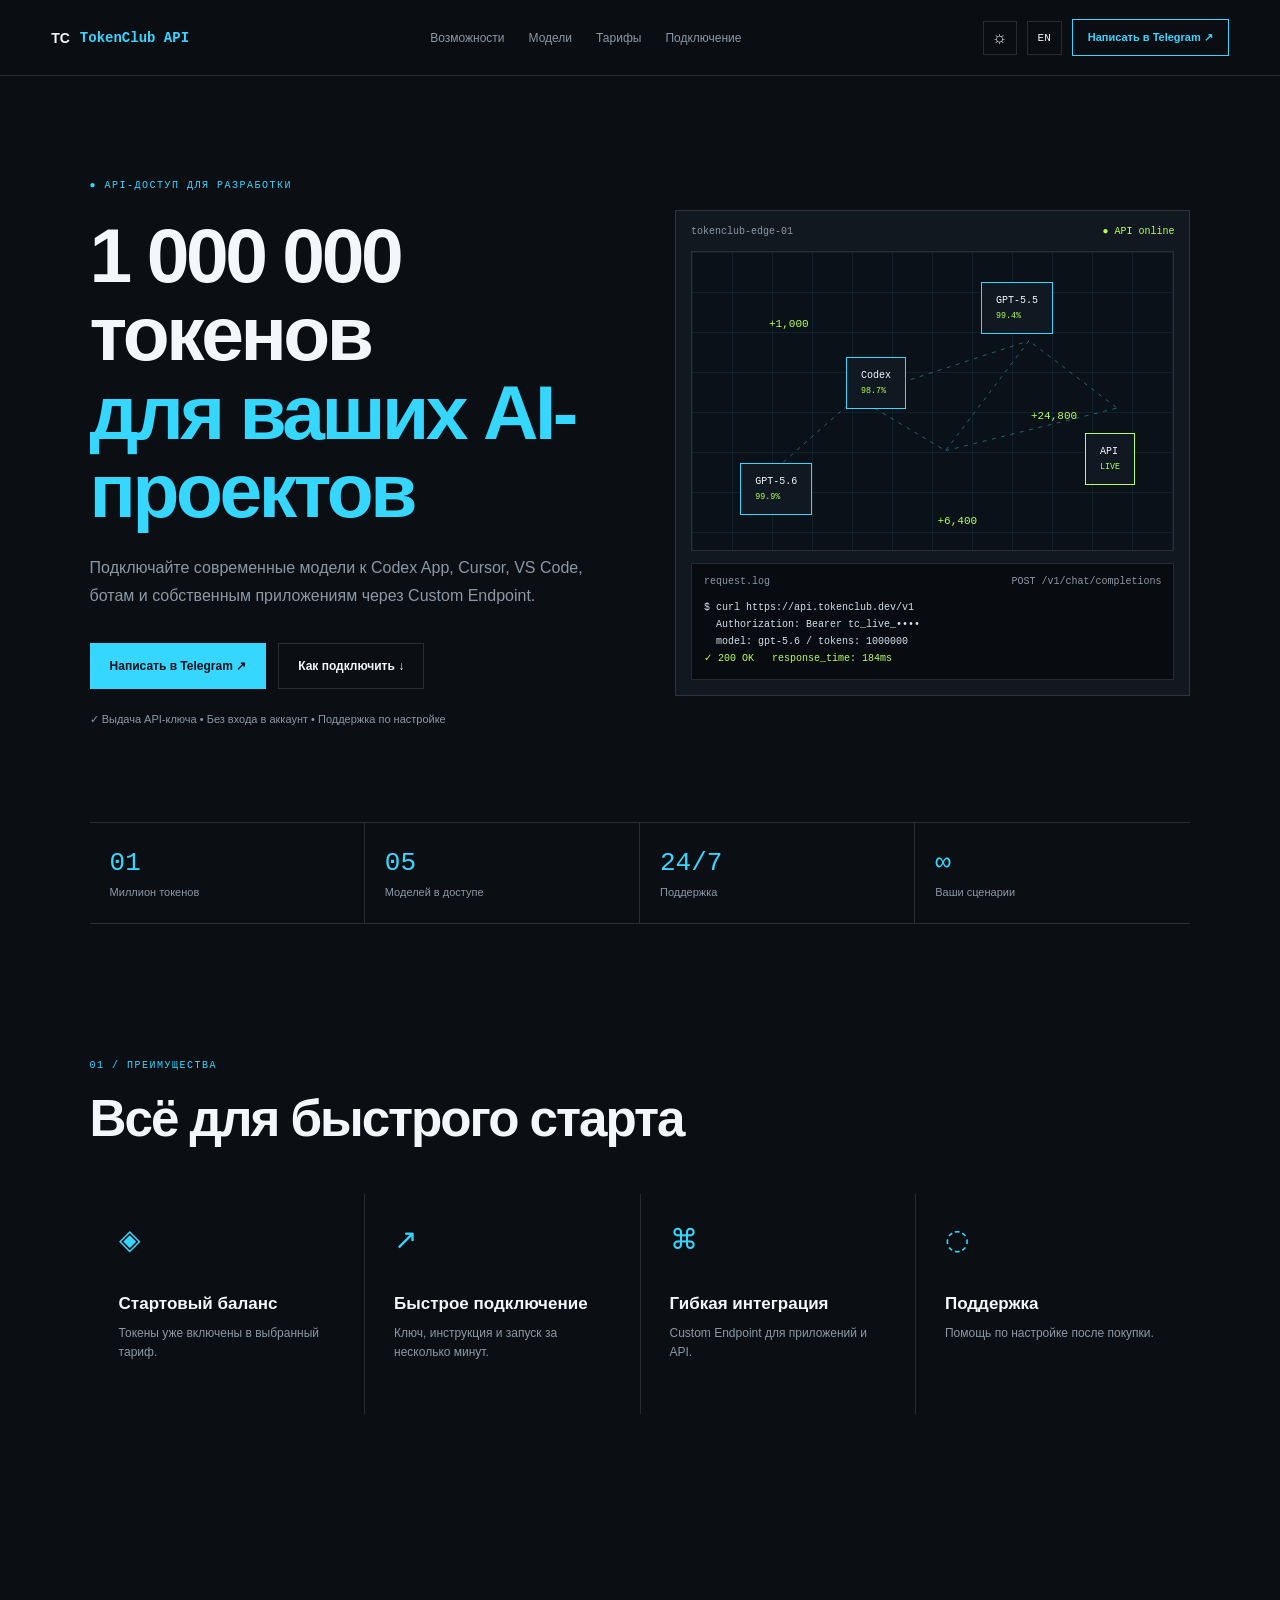
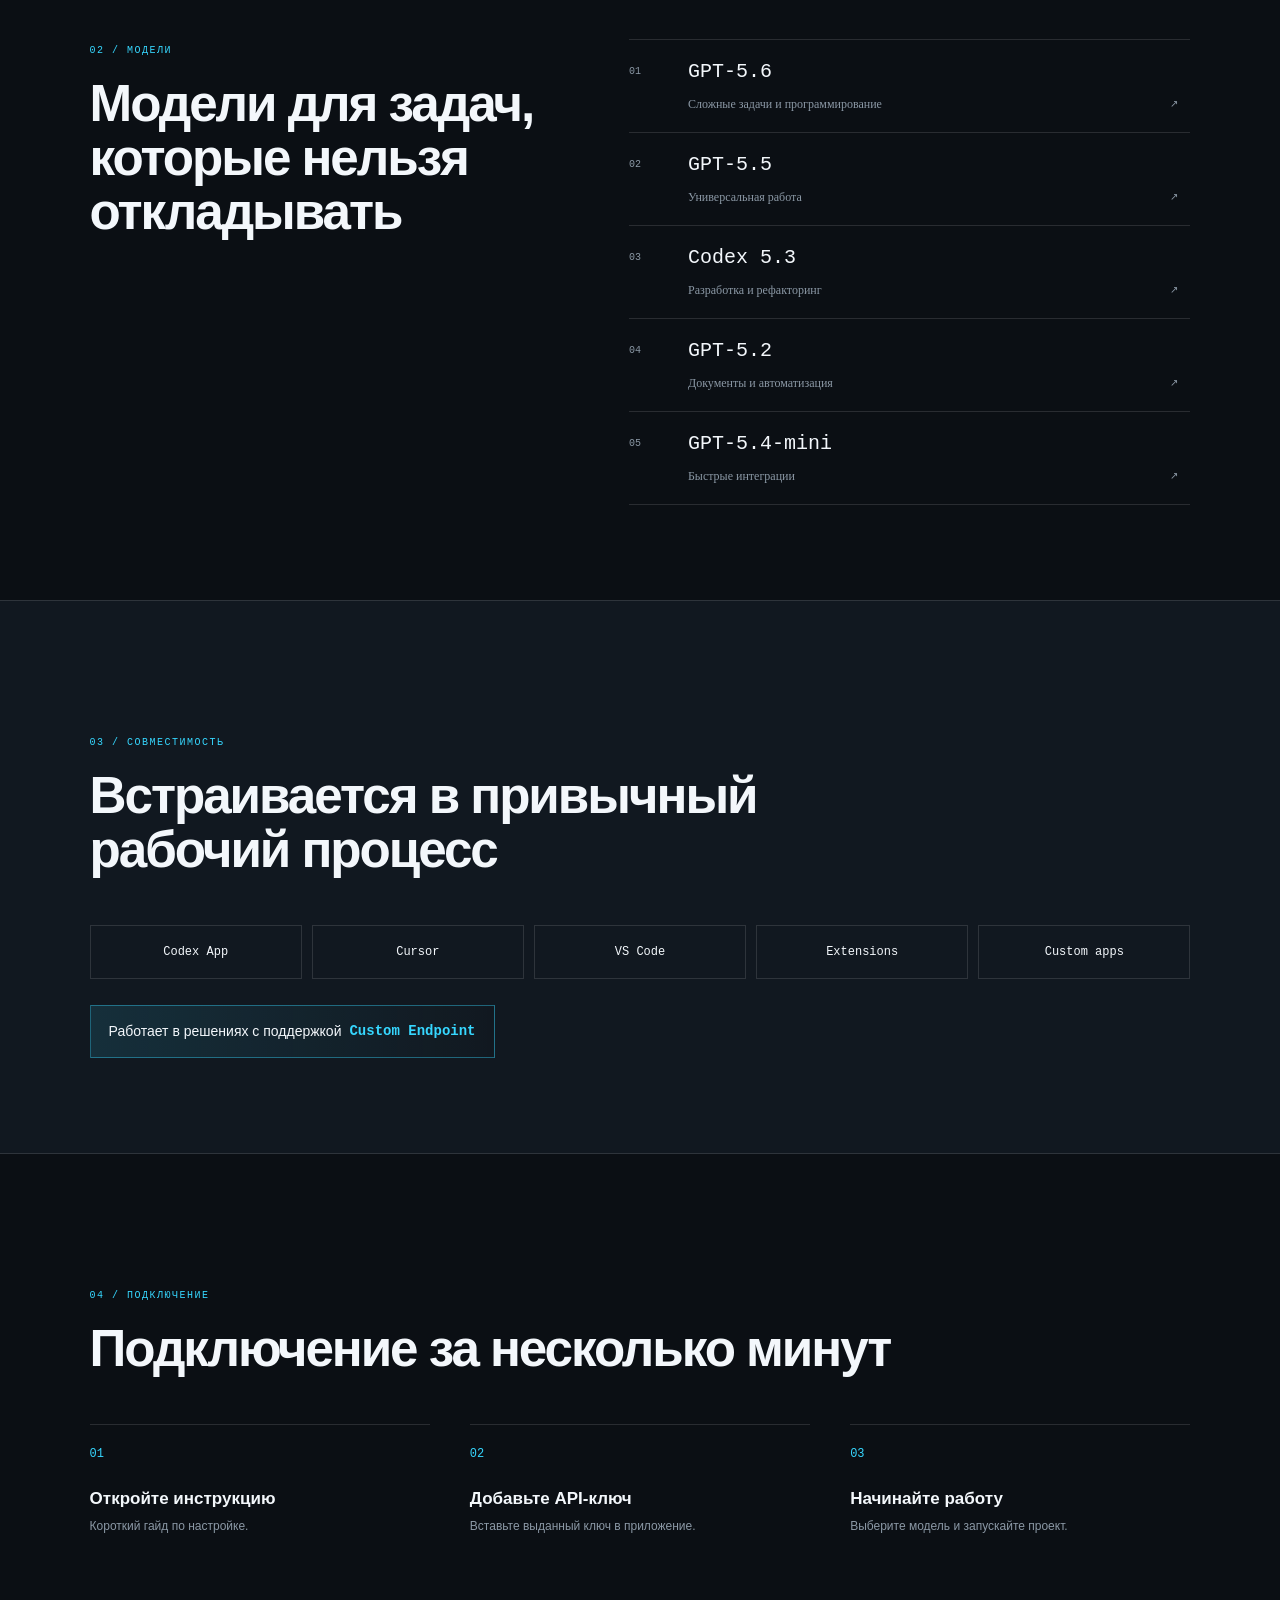
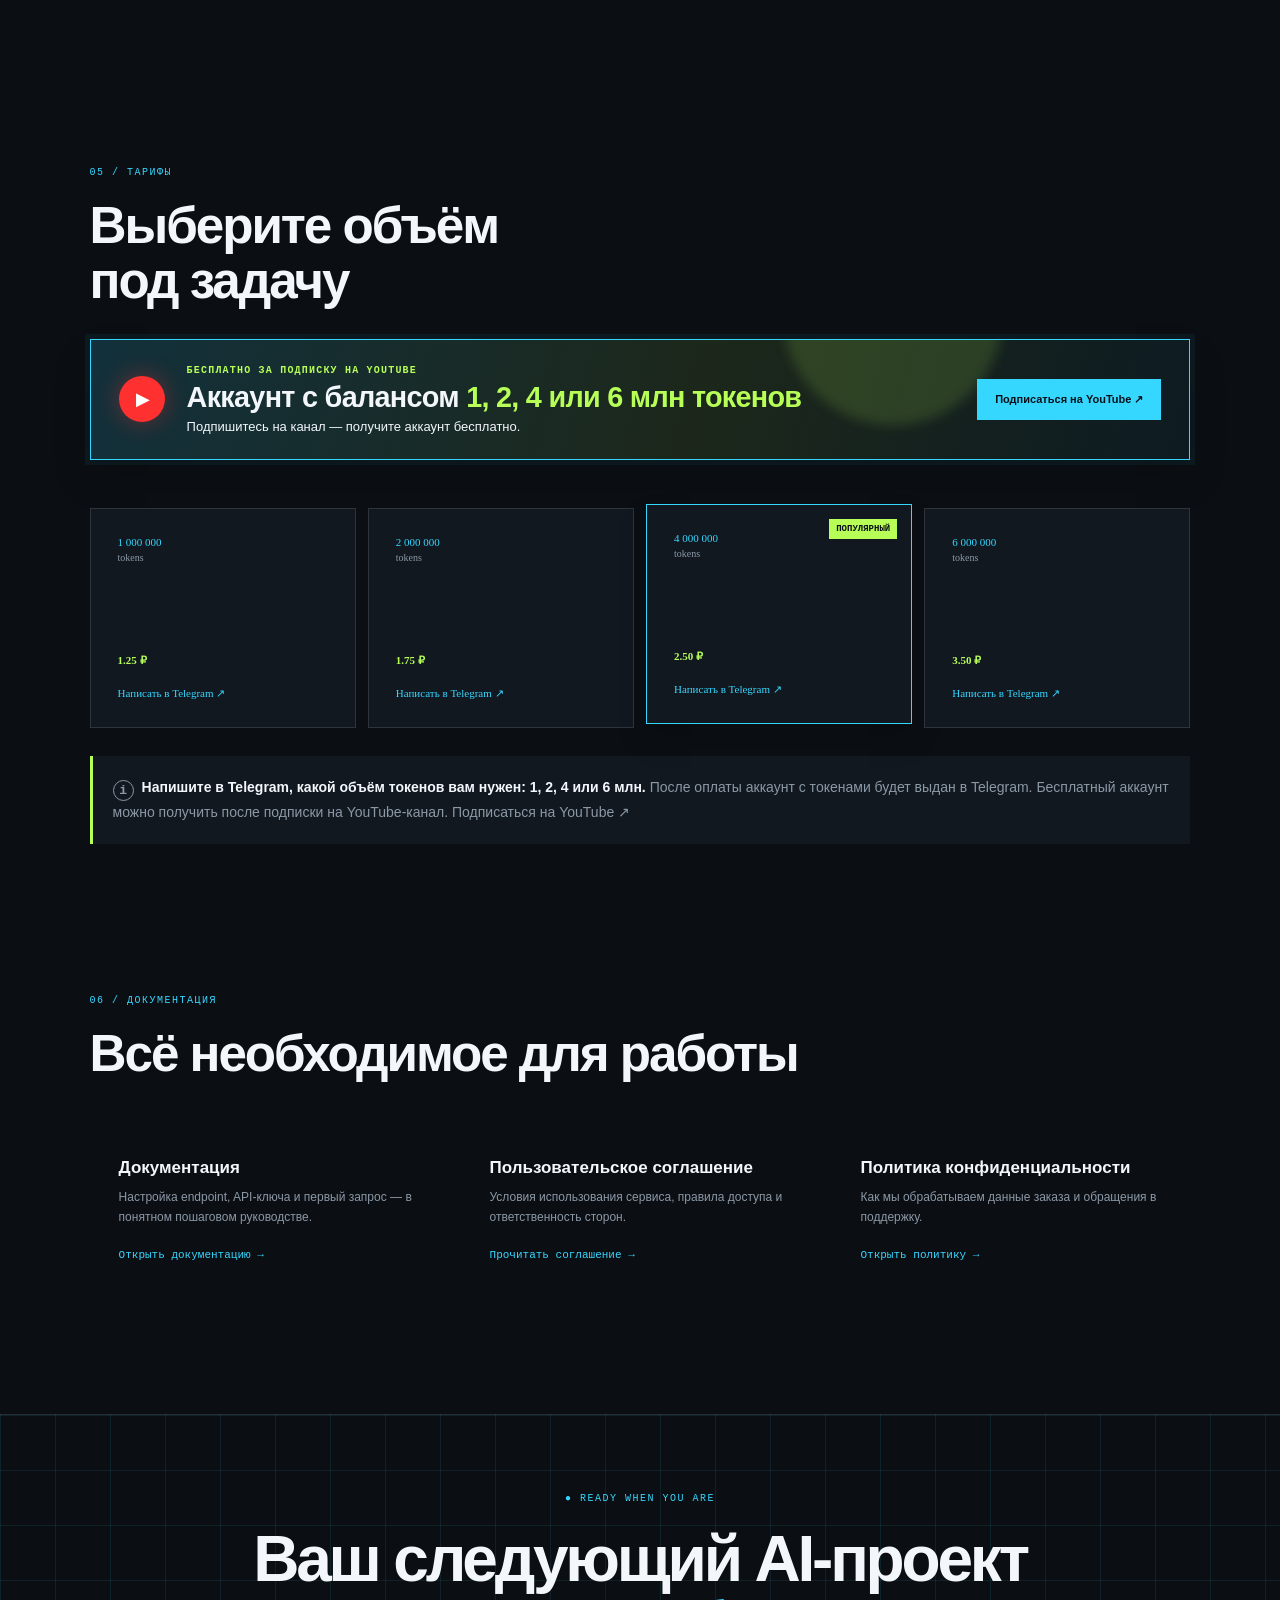
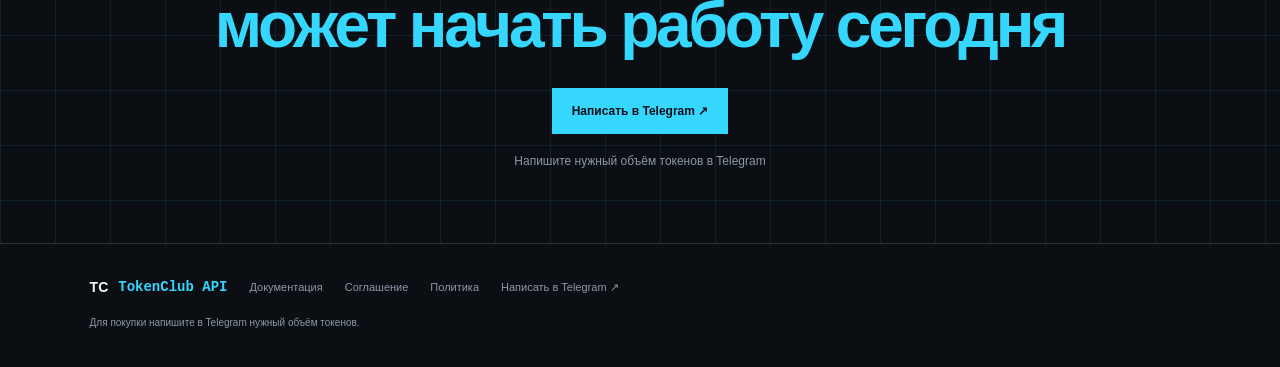
==== index.html @ 77d03dbc "Add files via upload" ====
<!doctype html>
<html lang="ru">
<head>
  <meta charset="UTF-8">
  <meta name="viewport" content="width=device-width, initial-scale=1">
  <meta name="description" content="TokenClub API — доступ к AI-моделям через Custom Endpoint.">
  <title>TokenClub API — доступ к AI-моделям</title>
  <link rel="stylesheet" href="styles.css">
  <link rel="stylesheet" href="enhancements.css">
</head>
<body>
  <div class="loader" id="loader" data-i18n="loader">Подключаем TokenClub API…</div>
  <header class="site-header">
    <a class="brand" href="#top" aria-label="TokenClub API"><b>TC</b><span>TokenClub API</span></a>
    <nav class="main-nav" aria-label="Основная навигация">
      <a href="#features" data-i18n="navFeatures">Возможности</a><a href="#models" data-i18n="navModels">Модели</a><a href="#pricing" data-i18n="navPricing">Тарифы</a><a href="#setup" data-i18n="navSetup">Подключение</a>
    </nav>
    <div class="header-actions">
      <button class="icon-btn" id="themeBtn" type="button" aria-label="Переключить тему" title="Переключить тему">☼</button>
      <button class="lang-btn" id="langBtn" type="button" aria-label="Сменить язык">RU / EN</button>
      <a class="header-cta purchase-link" href="https://t.me/Nadodelat2" target="_blank" rel="noopener" data-i18n="getAccess">Написать в Telegram ↗</a>
    </div>
  </header>
  <main id="top">
    <section class="hero">
      <div class="hero-copy">
        <div class="eyebrow" data-i18n="eyebrow">● API-ДОСТУП ДЛЯ РАЗРАБОТКИ</div>
        <h1 data-i18n-html="heroTitle">1 000 000 токенов<br><span>для ваших AI-проектов</span></h1>
        <p data-i18n="heroText">Подключайте современные модели к Codex App, Cursor, VS Code, ботам и собственным приложениям через Custom Endpoint.</p>
        <div class="hero-actions"><a class="btn primary purchase-link" href="https://t.me/Nadodelat2" target="_blank" rel="noopener" data-i18n="getApiAccess">Написать в Telegram ↗</a><a class="btn" href="#docs" data-i18n="howToConnect">Как подключить ↓</a></div>
        <small class="hero-note" data-i18n="heroNote">✓ Выдача API-ключа • Без входа в аккаунт • Поддержка по настройке</small>
      </div>
      <div class="hero-visual"><div class="visual-top">tokenclub-edge-01 <b>● API online</b></div><div class="network"><div class="grid"></div><svg viewBox="0 0 600 420" preserveAspectRatio="none" aria-hidden="true"><path d="M80 330 L205 205 L316 280 L420 125 L530 220"/><path d="M205 205 L420 125"/><path d="M316 280 L530 220"/></svg><div class="node n1">GPT-5.6<small>99.9%</small></div><div class="node n2">Codex<small>98.7%</small></div><div class="node n3">GPT-5.5<small>99.4%</small></div><div class="node n4">API<small>LIVE</small></div><div class="token t1">+1,000</div><div class="token t2">+24,800</div><div class="token t3">+6,400</div></div><div class="terminal">request.log <span>POST /v1/chat/completions</span><pre>$ curl https://api.tokenclub.dev/v1
  Authorization: Bearer tc_live_••••
  model: gpt-5.6 / tokens: 1000000
<span>✓ 200 OK   response_time: 184ms</span></pre></div></div>
    </section>
    <section class="stats"><div><b>01</b><span data-i18n="statTokens">Миллион токенов</span></div><div><b>05</b><span data-i18n="statModels">Моделей в доступе</span></div><div><b>24/7</b><span data-i18n="statSupport">Поддержка</span></div><div><b>∞</b><span data-i18n="statScenarios">Ваши сценарии</span></div></section>
    <section class="section" id="features"><label data-i18n="featuresLabel">01 / ПРЕИМУЩЕСТВА</label><h2 data-i18n="featuresTitle">Всё для быстрого старта</h2><div class="features"><article>◈<h3 data-i18n="feature1Title">Стартовый баланс</h3><p data-i18n="feature1Text">Токены уже включены в выбранный тариф.</p></article><article>↗<h3 data-i18n="feature2Title">Быстрое подключение</h3><p data-i18n="feature2Text">Ключ, инструкция и запуск за несколько минут.</p></article><article>⌘<h3 data-i18n="feature3Title">Гибкая интеграция</h3><p data-i18n="feature3Text">Custom Endpoint для приложений и API.</p></article><article>◌<h3 data-i18n="feature4Title">Поддержка</h3><p data-i18n="feature4Text">Помощь по настройке после покупки.</p></article></div></section>
    <section class="section models" id="models"><div><label data-i18n="modelsLabel">02 / МОДЕЛИ</label><h2 data-i18n-html="modelsTitle">Модели для задач,<br>которые нельзя откладывать</h2></div><div class="model-list"><div>01 <strong>GPT-5.6</strong><small data-i18n="model1">Сложные задачи и программирование</small>↗</div><div>02 <strong>GPT-5.5</strong><small data-i18n="model2">Универсальная работа</small>↗</div><div>03 <strong>Codex 5.3</strong><small data-i18n="model3">Разработка и рефакторинг</small>↗</div><div>04 <strong>GPT-5.2</strong><small data-i18n="model4">Документы и автоматизация</small>↗</div><div>05 <strong>GPT-5.4-mini</strong><small data-i18n="model5">Быстрые интеграции</small>↗</div></div></section>
    <section class="compat"><div class="section"><label data-i18n="compatLabel">03 / СОВМЕСТИМОСТЬ</label><h2 data-i18n-html="compatTitle">Встраивается в привычный<br>рабочий процесс</h2><div class="compat-row"><span>Codex App</span><span>Cursor</span><span>VS Code</span><span>Extensions</span><span>Custom apps</span></div><p class="endpoint-note" data-i18n-html="endpointNote">Работает в решениях с поддержкой <strong>Custom Endpoint</strong></p></div></section>
    <section class="section" id="setup"><label data-i18n="setupLabel">04 / ПОДКЛЮЧЕНИЕ</label><h2 data-i18n="setupTitle">Подключение за несколько минут</h2><div class="steps"><div><b>01</b><h3 data-i18n="step1Title">Откройте инструкцию</h3><p data-i18n="step1Text">Короткий гайд по настройке.</p></div><div><b>02</b><h3 data-i18n="step2Title">Добавьте API-ключ</h3><p data-i18n="step2Text">Вставьте выданный ключ в приложение.</p></div><div><b>03</b><h3 data-i18n="step3Title">Начинайте работу</h3><p data-i18n="step3Text">Выберите модель и запускайте проект.</p></div></div></section>
    <section class="section" id="pricing"><label data-i18n="pricingLabel">05 / ТАРИФЫ</label><h2 data-i18n-html="pricingTitle">Выберите объём<br>под задачу</h2><aside class="youtube-gift" aria-label="Бесплатный аккаунт за подписку на YouTube"><div class="youtube-gift-icon" aria-hidden="true">▶</div><div class="youtube-gift-copy"><span data-i18n="youtubeGiftLabel">БЕСПЛАТНО ЗА ПОДПИСКУ НА YOUTUBE</span><strong data-i18n-html="youtubeGiftTitle">Аккаунт с балансом <em>1, 2, 4 или 6 млн токенов</em></strong><p data-i18n="youtubeGiftText">Подпишитесь на канал — получите аккаунт бесплатно.</p></div><a class="youtube-gift-cta" href="https://youtube.com/channel/UC8PJoADDYiaxqb0UiYBRF9w?si=MLlKE7kNi1kPEvmc" target="_blank" rel="noopener" data-i18n="youtubeLink">Подписаться на YouTube ↗</a></aside><div class="pricing"><a class="price-card" href="https://t.me/Nadodelat2" target="_blank" rel="noopener"><span>1 000 000</span><small>tokens</small><strong>1.25 ₽</strong><em data-i18n="goToPurchase">Написать в Telegram ↗</em></a><a class="price-card" href="https://t.me/Nadodelat2" target="_blank" rel="noopener"><span>2 000 000</span><small>tokens</small><strong>1.75 ₽</strong><em data-i18n="goToPurchase">Написать в Telegram ↗</em></a><a class="price-card featured" href="https://t.me/Nadodelat2" target="_blank" rel="noopener"><i data-i18n="popular">ПОПУЛЯРНЫЙ</i><span>4 000 000</span><small>tokens</small><strong>2.50 ₽</strong><em data-i18n="goToPurchase">Написать в Telegram ↗</em></a><a class="price-card" href="https://t.me/Nadodelat2" target="_blank" rel="noopener"><span>6 000 000</span><small>tokens</small><strong>3.50 ₽</strong><em data-i18n="goToPurchase">Написать в Telegram ↗</em></a></div><div class="terms"><span class="info-icon" aria-hidden="true">i</span><strong data-i18n="termsStrong">Напишите в Telegram, какой объём токенов вам нужен: 1, 2, 4 или 6 млн.</strong> <span data-i18n="termsText">После оплаты аккаунт с токенами будет выдан в Telegram. Бесплатный аккаунт можно получить после подписки на YouTube-канал.</span> <a href="https://youtube.com/channel/UC8PJoADDYiaxqb0UiYBRF9w?si=MLlKE7kNi1kPEvmc" target="_blank" rel="noopener" data-i18n="youtubeLink">Подписаться на YouTube ↗</a></div></section>
    <section class="section docs" id="docs"><label data-i18n="docsLabel">06 / ДОКУМЕНТАЦИЯ</label><h2 data-i18n="docsTitle">Всё необходимое для работы</h2><div class="doc-grid"><a href="documentation.html"><article><h3 data-i18n="documentation">Документация</h3><p data-i18n="docText">Настройка endpoint, API-ключа и первый запрос — в понятном пошаговом руководстве.</p><span class="doc-link" data-i18n="readDocs">Открыть документацию →</span></article></a><a href="agreement.html"><article><h3 data-i18n="agreement">Пользовательское соглашение</h3><p data-i18n="agreementShort">Условия использования сервиса, правила доступа и ответственность сторон.</p><span class="doc-link" data-i18n="readAgreement">Прочитать соглашение →</span></article></a><a href="privacy.html"><article><h3 data-i18n="privacy">Политика конфиденциальности</h3><p data-i18n="privacyShort">Как мы обрабатываем данные заказа и обращения в поддержку.</p><span class="doc-link" data-i18n="readPrivacy">Открыть политику →</span></article></a></div></section>
    <section class="final"><div><label>● READY WHEN YOU ARE</label><h2 data-i18n-html="finalTitle">Ваш следующий AI-проект<br><span>может начать работу сегодня</span></h2><a class="btn primary purchase-link" href="https://t.me/Nadodelat2" target="_blank" rel="noopener" data-i18n="getApiAccess">Написать в Telegram ↗</a><p data-i18n="finalNote">Напишите нужный объём токенов в Telegram</p></div></section>
  </main>
  <footer><a class="brand" href="#top"><b>TC</b><span>TokenClub API</span></a><a href="documentation.html" data-i18n="documentation">Документация</a><a href="agreement.html" data-i18n="agreementFooter">Соглашение</a><a href="privacy.html" data-i18n="privacyFooter">Политика</a><a class="purchase-link" href="https://t.me/Nadodelat2" target="_blank" rel="noopener" data-i18n="buyOnTelegram">Написать в Telegram ↗</a><small data-i18n="footerNote">Для покупки напишите в Telegram нужный объём токенов.</small></footer>
  <script src="script.js"></script>
</body>
</html>
---- styles.css ----
:root{--bg:#0b0f14;--surface:#111820;--text:#f3f7fb;--muted:#8b98a5;--line:rgba(255,255,255,.12);--cyan:#36d7ff;--green:#b7ff57}
*{box-sizing:border-box}html{scroll-behavior:smooth}body{margin:0;background:var(--bg);color:var(--text);font-family:Manrope,Arial,sans-serif;overflow-x:hidden;transition:background .25s,color .25s}body.light{--bg:#f5f7fa;--surface:#fff;--text:#14202a;--muted:#617080;--line:rgba(15,35,48,.16)}a{color:inherit;text-decoration:none}.site-header{height:76px;position:fixed;top:0;left:0;right:0;z-index:20;display:flex;align-items:center;gap:30px;padding:0 clamp(20px,4vw,64px);background:color-mix(in srgb,var(--bg) 88%,transparent);backdrop-filter:blur(18px);border-bottom:1px solid var(--line)}.brand{display:flex;align-items:center;gap:10px;font-size:14px;font-weight:700;white-space:nowrap}.brand b{color:var(--text)}.brand span{font-family:monospace;color:var(--cyan)}.main-nav{display:flex;gap:24px;margin:auto;font-size:12px;color:var(--muted)}.main-nav a:hover,footer a:hover{color:var(--cyan)}.header-actions{display:flex;align-items:center;gap:10px}.icon-btn,.lang-btn{background:transparent;border:1px solid var(--line);color:var(--text);cursor:pointer;height:34px}.icon-btn{width:34px;font-size:17px}.lang-btn{padding:0 10px;font:11px monospace}.header-cta{font-size:11px;font-weight:700;padding:11px 15px;border:1px solid var(--cyan);color:var(--cyan);white-space:nowrap}.section,.hero{padding:130px clamp(20px,7vw,112px) 95px}.hero{min-height:770px;padding-top:180px;display:grid;grid-template-columns:1fr 1fr;gap:70px;align-items:center}.eyebrow,label{font:500 10px monospace;letter-spacing:.15em;color:var(--cyan)}.hero h1{font-size:clamp(46px,6vw,88px);line-height:1.02;letter-spacing:-.045em;margin:25px 0}.hero h1 span,h2 span{color:var(--cyan)}.hero-copy p{max-width:530px;color:var(--muted);font-size:16px;line-height:1.7}.hero-actions{display:flex;gap:12px;margin:34px 0 20px;flex-wrap:wrap}.btn{display:inline-flex;padding:15px 19px;border:1px solid var(--line);font-size:12px;font-weight:700;transition:transform .2s,background .2s}.btn.primary{background:var(--cyan);border-color:var(--cyan);color:#071018}.btn:hover{transform:translateY(-2px)}.hero-note{font-size:11px;color:var(--muted)}.hero-visual{border:1px solid var(--line);background:var(--surface);padding:15px}.visual-top,.terminal{font:10px monospace;color:var(--muted)}.visual-top{display:flex;justify-content:space-between;padding-bottom:14px}.visual-top b{color:var(--green);font-weight:400}.network{height:300px;position:relative;overflow:hidden;background:#0b1118;border:1px solid var(--line)}.grid{position:absolute;inset:0;background-image:linear-gradient(rgba(54,215,255,.08) 1px,transparent 1px),linear-gradient(90deg,rgba(54,215,255,.08) 1px,transparent 1px);background-size:40px 40px}.network svg{position:absolute;inset:0;width:100%;height:100%}.network path{stroke:rgba(54,215,255,.55);stroke-width:1;fill:none;stroke-dasharray:5 7;animation:dash 8s linear infinite}.node{position:absolute;padding:12px 14px;background:rgba(16,26,34,.95);border:1px solid var(--cyan);font:10px monospace;display:flex;flex-direction:column;gap:5px}.node small{color:var(--green)}.n1{left:10%;bottom:12%}.n2{left:32%;top:35%}.n3{right:25%;top:10%}.n4{right:8%;bottom:22%;border-color:var(--green)}.token{position:absolute;color:var(--green);font:11px monospace;animation:float 3s ease-in-out infinite}.t1{left:16%;top:22%}.t2{right:20%;top:53%;animation-delay:1s}.t3{left:51%;bottom:8%;animation-delay:1.8s}.terminal{margin-top:12px;background:#080c11;border:1px solid var(--line);padding:12px}.terminal span{float:right}.terminal pre{margin:12px 0 0;color:#d5e0e8;line-height:1.7;white-space:pre-wrap}.terminal pre span{float:none;color:var(--green)}.stats{display:grid;grid-template-columns:repeat(4,1fr);border-top:1px solid var(--line);border-bottom:1px solid var(--line);margin:0 clamp(20px,7vw,112px)}.stats div{padding:25px 20px;border-right:1px solid var(--line);display:flex;flex-direction:column;gap:8px;color:var(--muted);font-size:11px}.stats div:last-child{border:0}.stats b{color:var(--cyan);font:500 26px monospace}.section h2{font-size:clamp(34px,4vw,58px);line-height:1.06;letter-spacing:-.04em;margin:20px 0 48px}.features{display:grid;grid-template-columns:repeat(4,1fr);gap:1px;background:var(--line)}.features article,.doc-grid article{background:var(--bg);padding:28px;min-height:220px;border:1px solid transparent;color:var(--cyan);font-size:28px}.features article:hover,.doc-grid article:hover{background:var(--surface);border-color:var(--cyan)}.features h3,.doc-grid h3{font-size:17px;color:var(--text);margin:38px 0 10px}.features p,.steps p,.compat p,.final p,.doc-grid p{font-size:12px;color:var(--muted);margin:0;line-height:1.6}.models{display:grid;grid-template-columns:.9fr 1.1fr;gap:80px}.models h2{margin-bottom:0}.model-list{border-top:1px solid var(--line)}.model-list>div{display:grid;grid-template-columns:45px 1fr 20px;gap:14px;align-items:center;padding:20px 0;border-bottom:1px solid var(--line);font:10px monospace;color:var(--muted)}.model-list>div:hover{padding-left:15px;background:linear-gradient(90deg,rgba(54,215,255,.08),transparent)}.model-list strong{font-size:20px;color:var(--text);font-weight:500}.model-list small{grid-column:2;color:var(--muted);font:12px Manrope}.compat{background:var(--surface);border-top:1px solid var(--line);border-bottom:1px solid var(--line)}.compat-row{display:grid;grid-template-columns:repeat(5,1fr);gap:10px}.compat-row span{padding:19px;border:1px solid var(--line);font:12px monospace;text-align:center}.compat-row span:hover{border-color:var(--cyan);color:var(--cyan)}.steps{display:grid;grid-template-columns:repeat(3,1fr);gap:40px}.steps>div{border-top:1px solid var(--line);padding-top:18px}.steps b{font:12px monospace;color:var(--cyan)}.steps h3{font-size:17px;margin:28px 0 8px}.pricing{display:grid;grid-template-columns:repeat(4,1fr);gap:12px}.pricing article{position:relative;padding:27px;border:1px solid var(--line);background:var(--surface);display:flex;flex-direction:column;min-height:220px;font:500 25px monospace}.pricing article:hover,.pricing .featured{border-color:var(--cyan);transform:translateY(-4px)}.pricing small{font-size:10px;color:var(--muted);margin-top:4px}.pricing strong{color:var(--green);margin-top:auto}.pricing a{font:11px Manrope;color:var(--cyan);margin-top:20px}.pricing i{position:absolute;top:14px;right:14px;background:var(--green);color:var(--bg);padding:5px 7px;font:600 9px monospace;font-style:normal}.terms{margin-top:28px;padding:20px;border-left:3px solid var(--green);background:var(--surface);color:var(--muted);font-size:14px;line-height:1.65}.terms strong{color:var(--text)}.info-icon{display:inline-grid;place-items:center;width:21px;height:21px;border:1px solid var(--muted);border-radius:50%;font:700 13px monospace;margin-right:8px;vertical-align:-2px}.docs{padding-top:50px}.doc-grid{display:grid;grid-template-columns:repeat(3,1fr);gap:12px}.doc-grid article{min-height:190px;color:var(--cyan)}.doc-grid h3{margin-top:0}.doc-grid code{display:block;margin-top:18px;color:var(--green);font:11px monospace}.final{min-height:430px;display:grid;place-items:center;text-align:center;border-top:1px solid var(--line);border-bottom:1px solid var(--line);background-image:linear-gradient(rgba(54,215,255,.09) 1px,transparent 1px),linear-gradient(90deg,rgba(54,215,255,.09) 1px,transparent 1px);background-size:55px 55px}.final h2{font-size:clamp(36px,5vw,68px);line-height:1.02;letter-spacing:-.05em;margin:22px 0 30px}.final p{margin-top:18px}footer{padding:35px clamp(20px,7vw,112px);display:flex;align-items:center;gap:22px;flex-wrap:wrap;font-size:11px;color:var(--muted)}footer .brand{color:var(--text)}footer small{width:100%;font-size:10px}.loader{position:fixed;inset:0;background:#080b0f;z-index:100;display:grid;place-items:center;font:12px monospace;color:var(--cyan);transition:.6s}.loader.done{opacity:0;visibility:hidden}.loader:after{content:'';position:absolute;width:220px;height:2px;background:var(--cyan);animation:load 1.5s ease forwards;transform:translateY(26px)}@keyframes load{from{width:0}to{width:220px}}@keyframes dash{to{stroke-dashoffset:-100}}@keyframes float{50%{transform:translateY(-8px)}}@media(max-width:900px){.main-nav{display:none}.hero{grid-template-columns:1fr;gap:45px}.features,.pricing,.doc-grid{grid-template-columns:repeat(2,1fr)}.models{grid-template-columns:1fr;gap:25px}.compat-row{grid-template-columns:repeat(3,1fr)}}@media(max-width:560px){.site-header{height:64px;padding:0 16px;gap:10px}.brand span{font-size:12px}.header-cta{display:none}.hero,.section{padding:110px 20px 70px}.hero h1{font-size:46px}.hero-copy p{font-size:14px}.hero-actions .btn{width:100%;justify-content:center}.stats{grid-template-columns:repeat(2,1fr);margin:0 20px}.stats div:nth-child(2){border-right:0}.features,.pricing,.doc-grid{grid-template-columns:1fr}.compat-row{grid-template-columns:repeat(2,1fr)}.steps{grid-template-columns:1fr;gap:25px}.network{height:250px}.terminal{font-size:9px}.terminal pre{font-size:9px}.terms{font-size:13px}}
---- enhancements.css ----
.endpoint-note{display:inline-flex;align-items:center;gap:8px;margin-top:26px!important;padding:14px 18px;border:1px solid rgba(54,215,255,.4);background:linear-gradient(90deg,rgba(54,215,255,.12),transparent);color:var(--text)!important;font-size:14px!important}.endpoint-note strong{color:var(--cyan);font-family:monospace}.pricing{grid-template-columns:repeat(4,1fr)}.price-card{position:relative;padding:27px;border:1px solid var(--line);background:var(--surface);display:flex;flex-direction:column;min-height:220px;font:500 25px monospace;cursor:pointer;transition:transform .2s,border-color .2s,box-shadow .2s}.price-card:hover,.price-card.featured{border-color:var(--cyan);transform:translateY(-4px);box-shadow:0 16px 28px rgba(0,0,0,.16)}.price-card small{font-size:10px;color:var(--muted);margin-top:4px}.price-card strong{color:var(--green);margin-top:auto}.price-card em{font:11px Manrope;color:var(--cyan);margin-top:20px;font-style:normal}.price-card i{position:absolute;top:14px;right:14px;background:var(--green);color:var(--bg);padding:5px 7px;font:600 9px monospace;font-style:normal}.doc-link{display:block;margin-top:22px;font:11px monospace;color:var(--cyan)}.doc-grid>a:hover article{background:var(--surface);border-color:var(--cyan)}.legal-page{max-width:900px;margin:auto;padding:145px clamp(20px,7vw,112px) 85px}.legal-page label{display:block}.legal-page h1{font-size:clamp(42px,6vw,68px);letter-spacing:-.045em;line-height:1.02;margin:22px 0}.legal-lead{color:var(--muted);font-size:16px}.legal-page article{margin-top:48px;padding:clamp(24px,4vw,48px);border:1px solid var(--line);background:var(--surface)}.legal-page h2{font-size:24px;margin:34px 0 12px}.legal-page h2:first-child{margin-top:0}.legal-page p{color:var(--muted);line-height:1.75}.legal-page pre{overflow:auto;padding:18px;background:#080c11;border:1px solid var(--line);color:var(--green);font:13px monospace}.back-link{display:block;width:max-content;margin-bottom:38px;color:var(--cyan);font:12px monospace}@media(max-width:900px){.pricing{grid-template-columns:repeat(2,1fr)}}@media(max-width:560px){.pricing{grid-template-columns:1fr}.endpoint-note{font-size:12px!important;padding:12px}}
.youtube-gift{position:relative;isolation:isolate;display:flex;align-items:center;gap:22px;margin:-17px 0 28px;padding:25px 28px;border:1px solid var(--cyan);background:linear-gradient(105deg,rgba(54,215,255,.17),rgba(183,255,87,.10) 55%,rgba(54,215,255,.06));box-shadow:0 0 0 5px rgba(54,215,255,.05),0 20px 36px rgba(0,0,0,.16);overflow:hidden}.youtube-gift:after{content:'';position:absolute;z-index:-1;width:220px;height:220px;right:17%;top:-135px;border-radius:50%;background:rgba(183,255,87,.14);filter:blur(6px)}.youtube-gift-icon{display:grid;place-items:center;flex:0 0 46px;width:46px;height:46px;border-radius:50%;background:#ff3030;color:white;font:18px/1 Arial;padding-left:3px;box-shadow:0 0 24px rgba(255,48,48,.38)}.youtube-gift-copy{display:flex;flex:1;flex-direction:column;gap:5px}.youtube-gift-copy>span{font:700 10px monospace;letter-spacing:.12em;color:var(--green)}.youtube-gift-copy strong{font-size:clamp(19px,2.25vw,29px);line-height:1.15;letter-spacing:-.025em}.youtube-gift-copy strong em{color:var(--green);font-style:normal;white-space:nowrap}.youtube-gift-copy p{margin:0;color:var(--text);font-size:13px}.youtube-gift-cta{flex:0 0 auto;padding:13px 17px;border:1px solid var(--cyan);background:var(--cyan);color:#071018;font-size:11px;font-weight:800;white-space:nowrap;transition:transform .2s,box-shadow .2s}.youtube-gift-cta:hover{transform:translateY(-2px);box-shadow:0 8px 20px rgba(54,215,255,.25)}@media(max-width:700px){.youtube-gift{align-items:flex-start;flex-wrap:wrap;gap:14px;padding:21px}.youtube-gift-copy{flex-basis:calc(100% - 60px)}.youtube-gift-copy strong em{white-space:normal}.youtube-gift-cta{width:100%;text-align:center}}
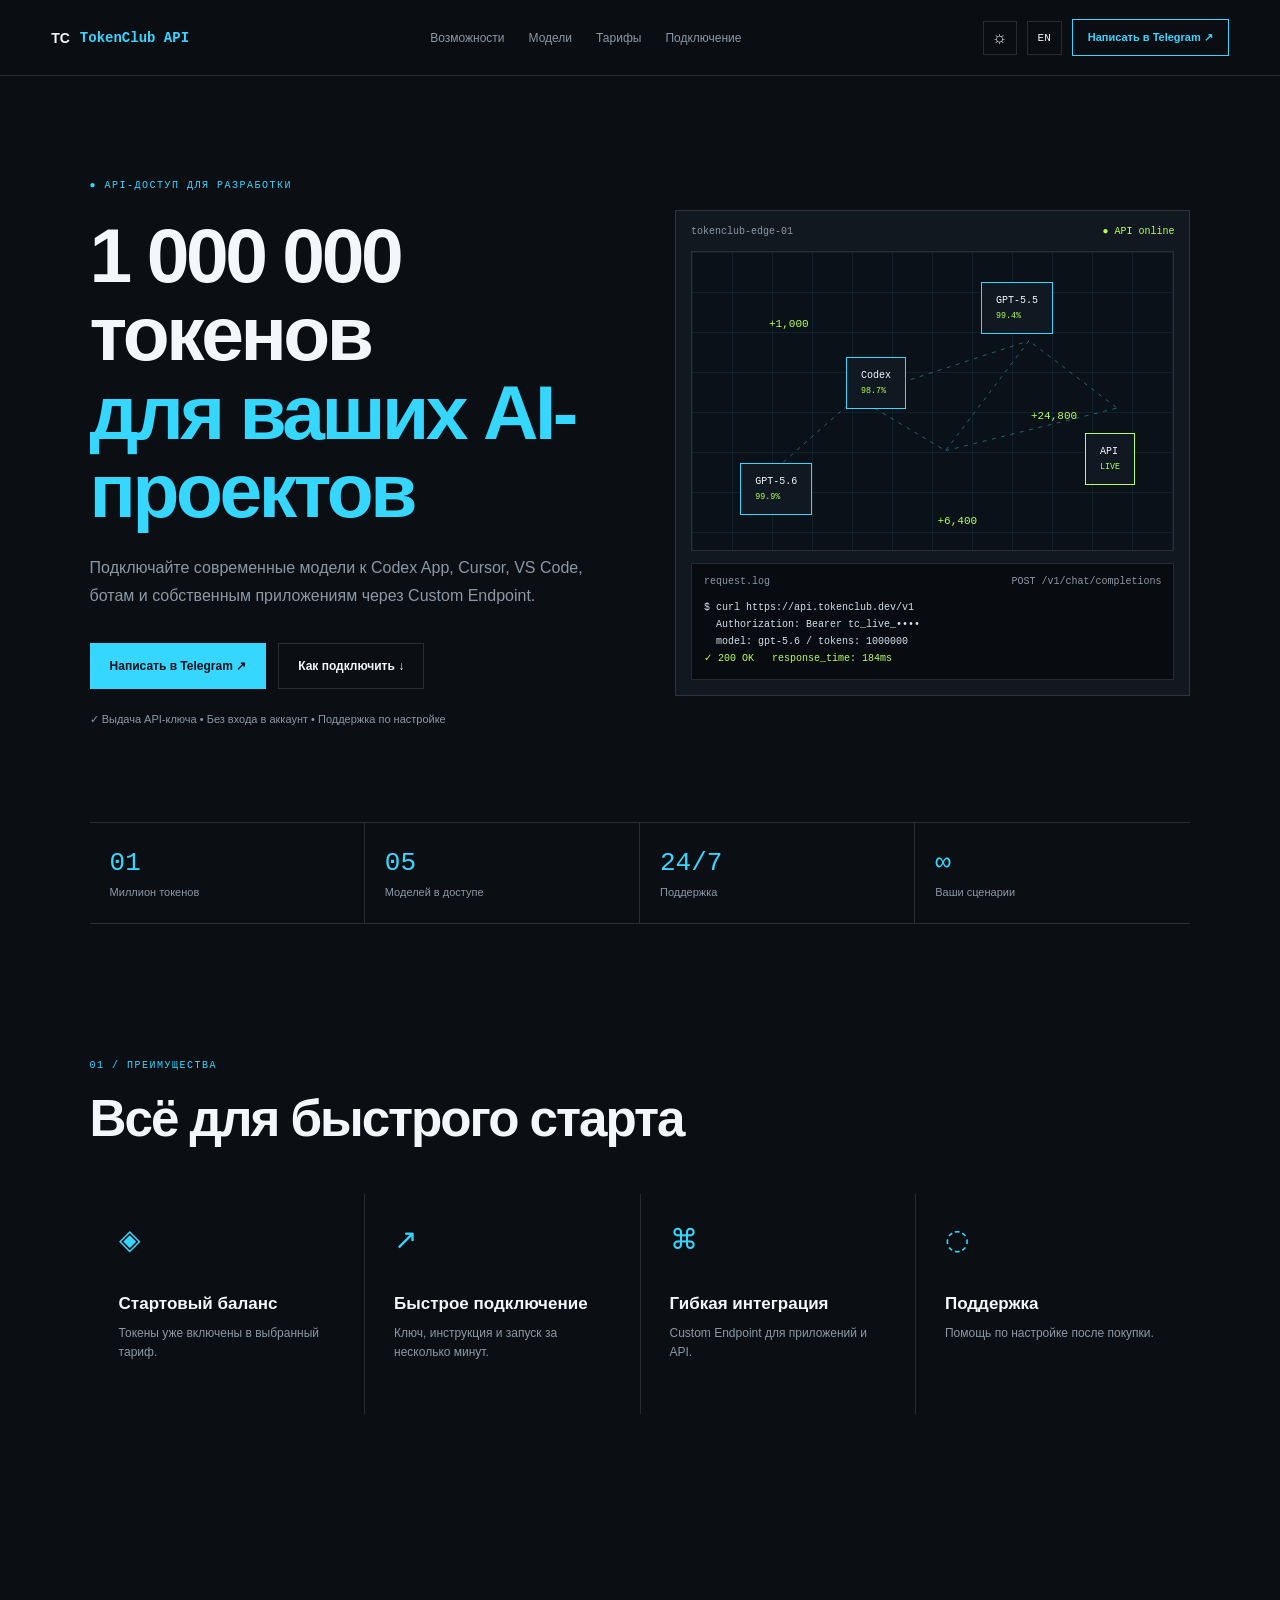
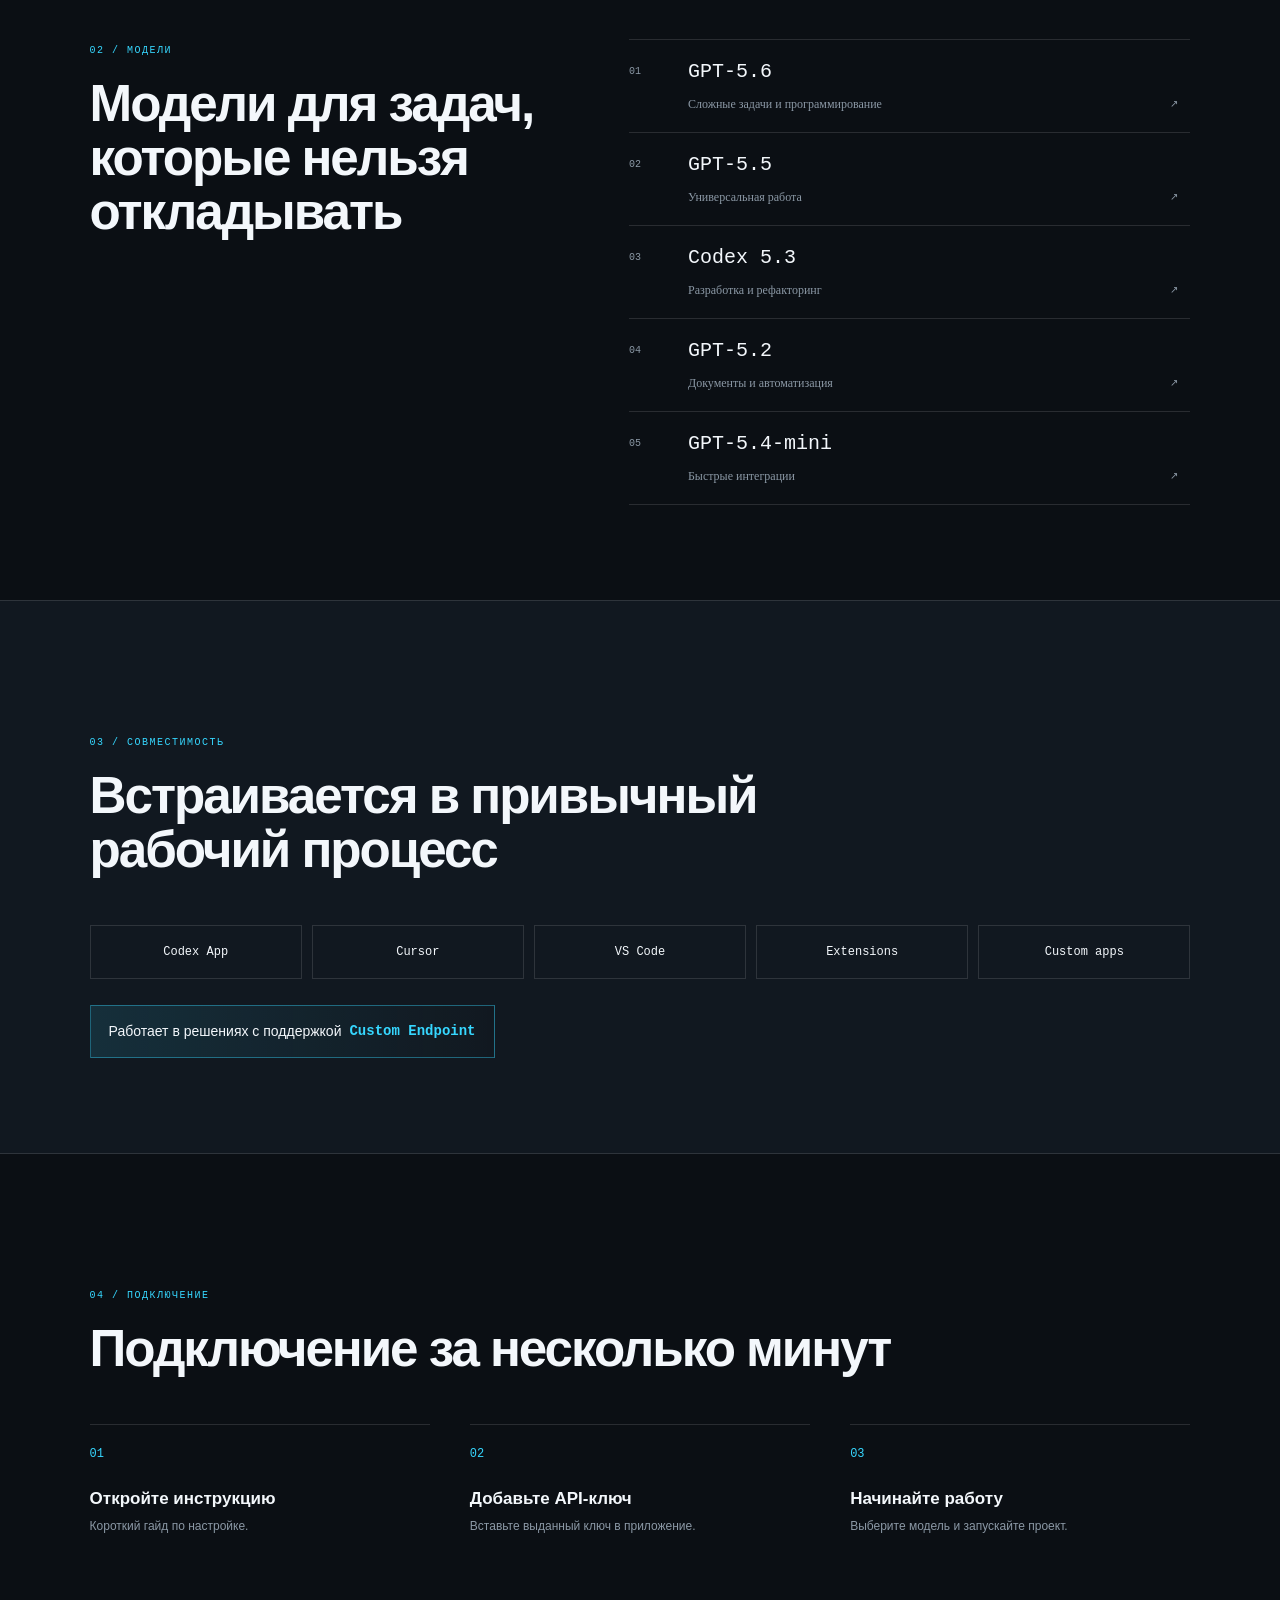
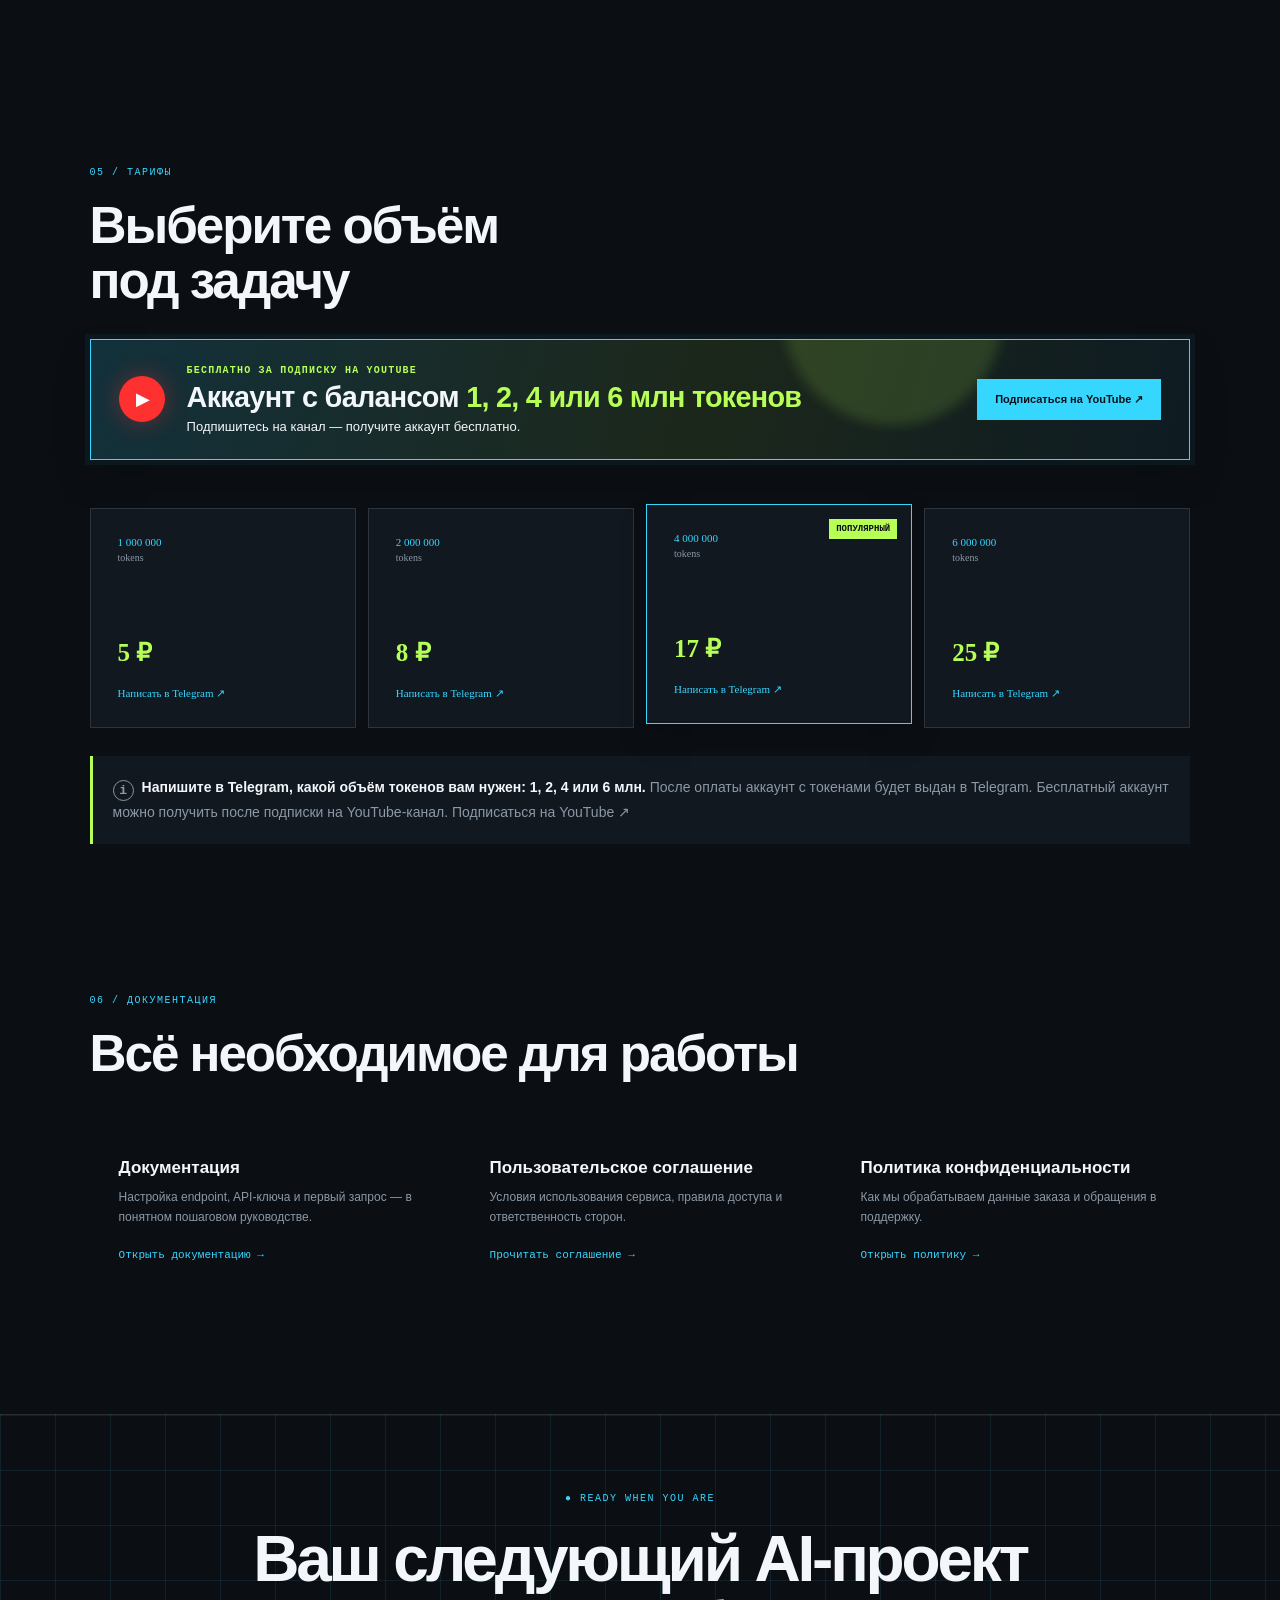
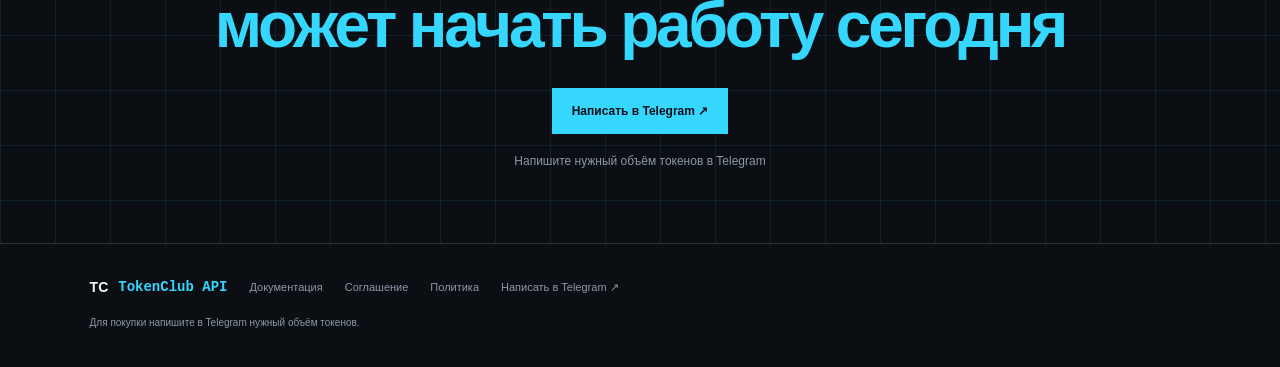
==== commit 653e1cc1: "Update index.html" ====
--- a/index.html
+++ b/index.html
@@ -7,6 +7,16 @@
   <title>TokenClub API — доступ к AI-моделям</title>
   <link rel="stylesheet" href="styles.css">
   <link rel="stylesheet" href="enhancements.css">
+  <style>
+    .pricing .price-card:nth-child(1) > strong { font-size: 0; }
+    .pricing .price-card:nth-child(1) > strong::after { content: "5 ₽"; font-size: 25px; }
+    .pricing .price-card:nth-child(2) > strong { font-size: 0; }
+    .pricing .price-card:nth-child(2) > strong::after { content: "8 ₽"; font-size: 25px; }
+    .pricing .price-card:nth-child(3) > strong { font-size: 0; }
+    .pricing .price-card:nth-child(3) > strong::after { content: "17 ₽"; font-size: 25px; }
+    .pricing .price-card:nth-child(4) > strong { font-size: 0; }
+    .pricing .price-card:nth-child(4) > strong::after { content: "25 ₽"; font-size: 25px; }
+  </style>
 </head>
 <body>
   <div class="loader" id="loader" data-i18n="loader">Подключаем TokenClub API…</div>
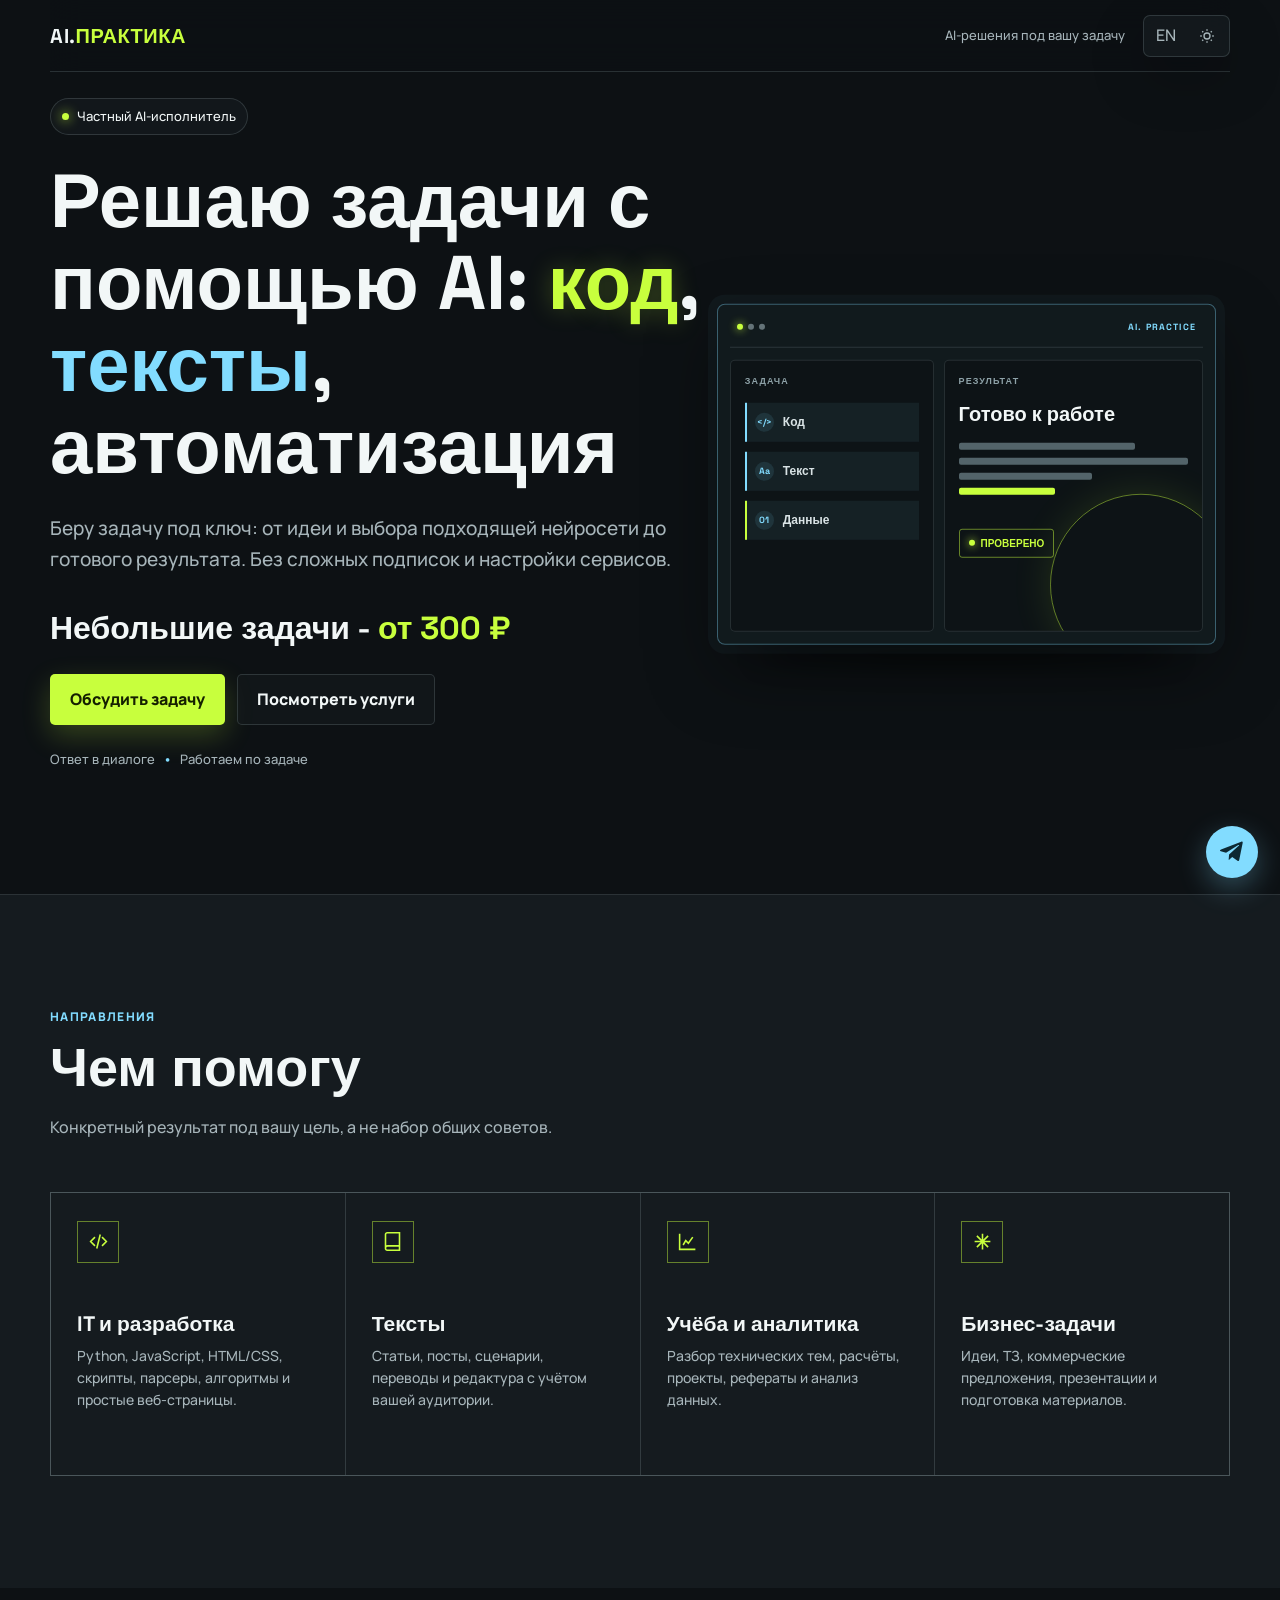
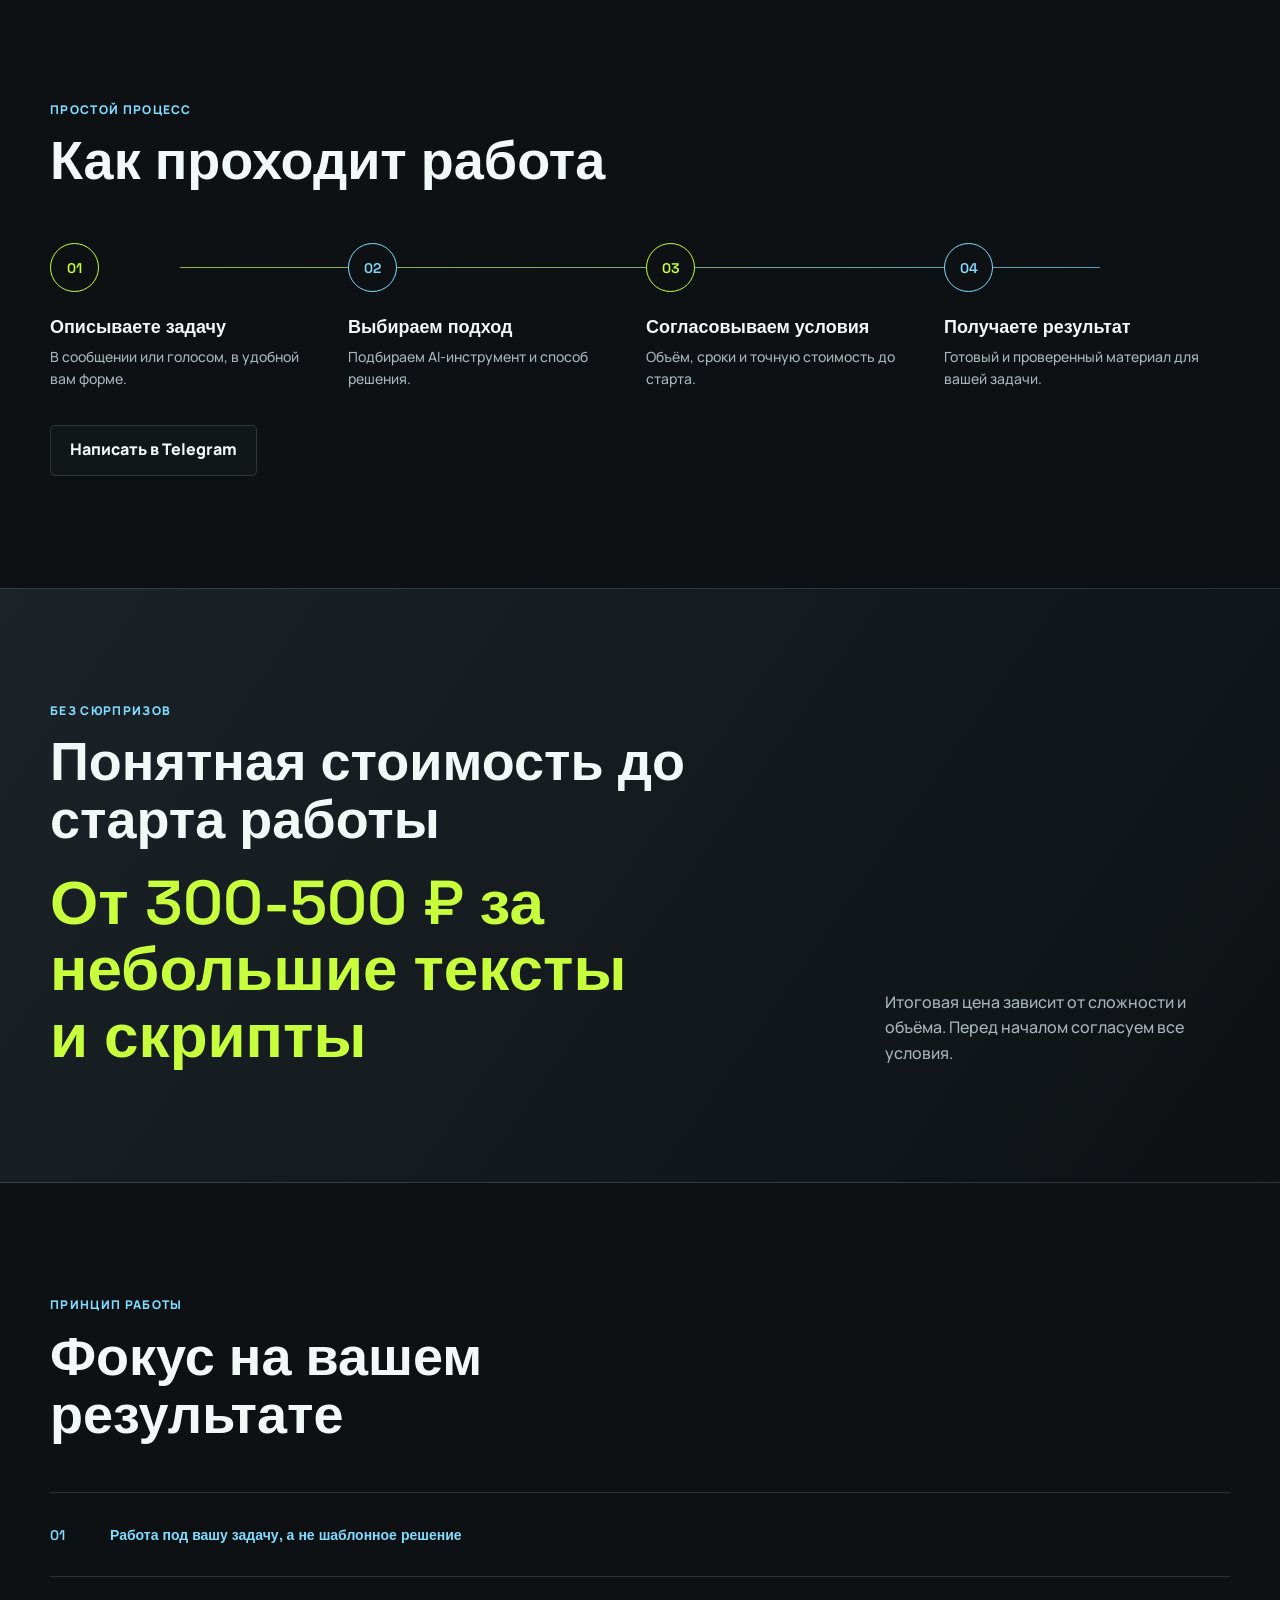
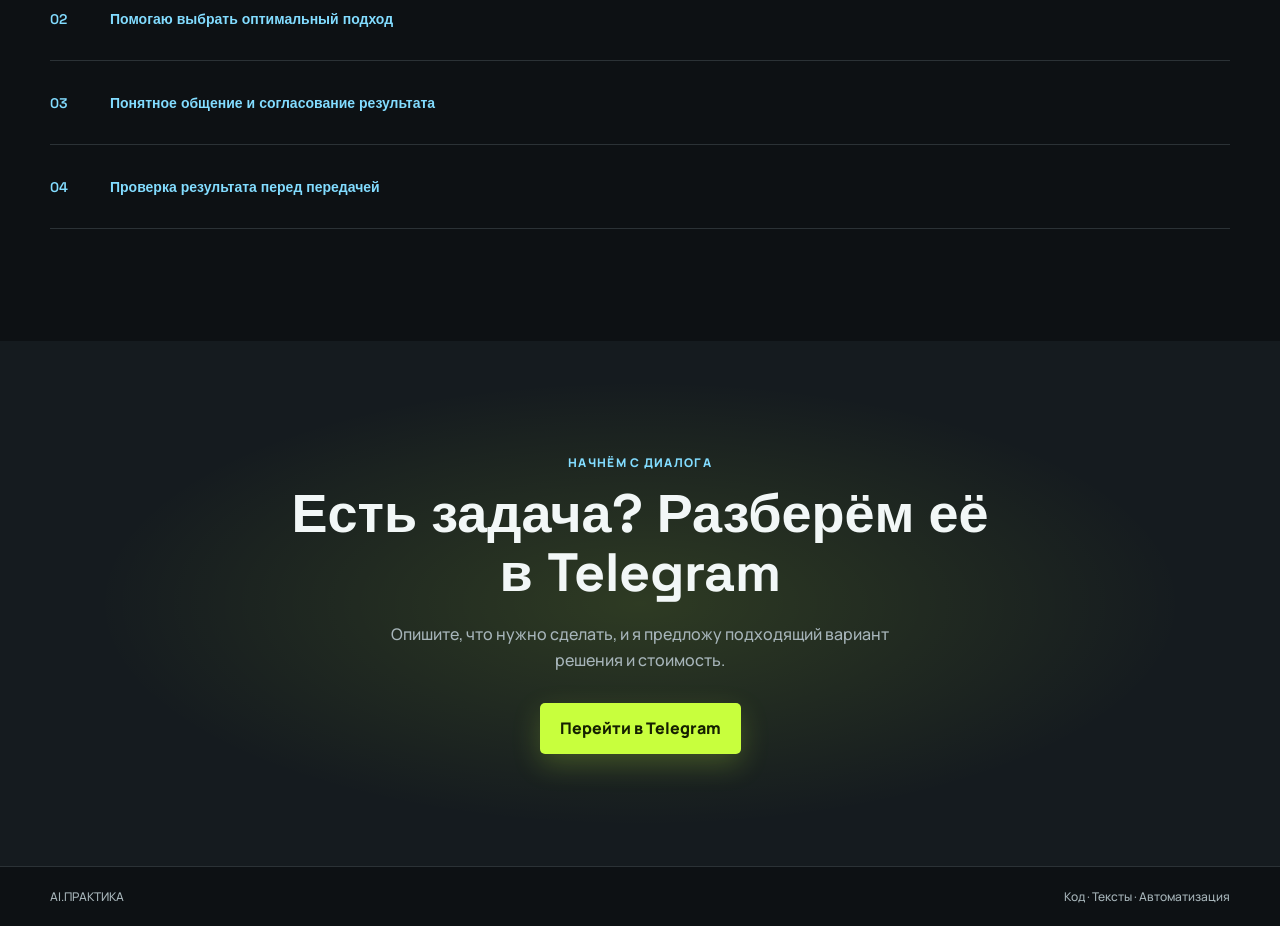
==== commit db31e057: "Update index.html" ====
--- a/index.html
+++ b/index.html
@@ -1,60 +1,162 @@
 <!doctype html>
 <html lang="ru">
 <head>
-  <meta charset="UTF-8">
+  <meta charset="utf-8">
   <meta name="viewport" content="width=device-width, initial-scale=1">
-  <meta name="description" content="TokenClub API — доступ к AI-моделям через Custom Endpoint.">
-  <title>TokenClub API — доступ к AI-моделям</title>
-  <link rel="stylesheet" href="styles.css">
-  <link rel="stylesheet" href="enhancements.css">
+  <meta name="description" content="AI solutions for code, content and automation.">
+  <title>AI.ПРАКТИКА - AI solutions</title>
+  <link rel="preconnect" href="https://fonts.googleapis.com">
+  <link rel="preconnect" href="https://fonts.gstatic.com" crossorigin>
+  <link href="https://fonts.googleapis.com/css2?family=Manrope:wght@400;500;600;700;800&family=Space+Grotesk:wght@500;600;700&display=swap" rel="stylesheet">
   <style>
-    .pricing .price-card:nth-child(1) > strong { font-size: 0; }
-    .pricing .price-card:nth-child(1) > strong::after { content: "5 ₽"; font-size: 25px; }
-    .pricing .price-card:nth-child(2) > strong { font-size: 0; }
-    .pricing .price-card:nth-child(2) > strong::after { content: "8 ₽"; font-size: 25px; }
-    .pricing .price-card:nth-child(3) > strong { font-size: 0; }
-    .pricing .price-card:nth-child(3) > strong::after { content: "17 ₽"; font-size: 25px; }
-    .pricing .price-card:nth-child(4) > strong { font-size: 0; }
-    .pricing .price-card:nth-child(4) > strong::after { content: "25 ₽"; font-size: 25px; }
+    :root { --bg:#0d1114; --surface:#151b1f; --surface-2:#1b2328; --text:#f2f7f7; --muted:#a7b5ba; --line:rgba(199,221,226,.16); --lime:#c8ff3d; --cyan:#82dcff; --shadow:0 20px 55px rgba(0,0,0,.24); --max:1180px; }
+    [data-theme="light"] { --bg:#f4f8f8; --surface:#fff; --surface-2:#e7f0f1; --text:#132025; --muted:#5c6c72; --line:rgba(22,55,64,.16); --lime:#a7df13; --cyan:#198ab7; --shadow:0 18px 42px rgba(35,68,76,.12); }
+    * { box-sizing:border-box; }
+    html { scroll-behavior:smooth; }
+    body { margin:0; overflow-x:hidden; background:var(--bg); color:var(--text); font:500 16px/1.6 Manrope,Arial,sans-serif; transition:background .35s,color .35s; }
+    body.loading { overflow:hidden; }
+    a { color:inherit; text-decoration:none; }
+    button { font:inherit; }
+    .wrap { width:min(calc(100% - 48px),var(--max)); margin:auto; }
+    .loader { position:fixed; inset:0; z-index:100; display:grid; place-items:center; background:var(--bg); transition:opacity .55s ease,visibility .55s; }
+    .loader.done { opacity:0; visibility:hidden; }
+    .loader-mark { font:700 30px "Space Grotesk",sans-serif; letter-spacing:.04em; }
+    .loader-mark i { color:var(--lime); font-style:normal; }
+    .loader-line { width:180px; height:2px; margin:18px auto 0; overflow:hidden; background:var(--line); }
+    .loader-line::after { content:""; display:block; width:45%; height:100%; background:var(--lime); animation:load 1.05s ease-in-out infinite; }
+    @keyframes load { from { transform:translateX(-120%); } to { transform:translateX(280%); } }
+    .hero { position:relative; min-height:min(800px,100svh); isolation:isolate; overflow:hidden; border-bottom:1px solid var(--line); }
+    .hero .wrap { position:relative; z-index:2; }
+    #field { position:absolute; inset:0; z-index:-3; width:100%; height:100%; opacity:.82; }
+    .hero::before { content:""; position:absolute; inset:0; z-index:-2; background:linear-gradient(90deg,var(--bg) 0%,color-mix(in srgb,var(--bg) 84%,transparent) 48%,color-mix(in srgb,var(--bg) 35%,transparent)); }
+    .hero-illustration { position:absolute; z-index:0; top:50%; right:max(5vw,42px); width:min(39vw,530px); min-width:400px; transform:translateY(-42%); pointer-events:none; }
+    .studio { position:relative; padding:12px; border:1px solid color-mix(in srgb,var(--cyan) 36%,transparent); border-radius:8px; background:#111a1d; box-shadow:0 28px 70px rgba(0,0,0,.38),0 0 0 9px color-mix(in srgb,var(--cyan) 4%,transparent); }
+    .studio::after { content:""; position:absolute; z-index:-1; right:8%; bottom:-22px; width:84%; height:23px; border-radius:50%; background:rgba(0,0,0,.5); filter:blur(12px); }
+    .studio-bar { display:flex; align-items:center; justify-content:space-between; height:31px; padding:0 7px 10px; border-bottom:1px solid rgba(199,221,226,.14); }
+    .studio-dots { display:flex; gap:5px; }
+    .studio-dots i { width:6px; height:6px; border-radius:50%; background:#647378; }
+    .studio-dots i:first-child { background:var(--lime); box-shadow:0 0 9px var(--lime); }
+    .studio-bar span { color:var(--cyan); font:700 9px "Space Grotesk",sans-serif; letter-spacing:.13em; }
+    .studio-body { display:grid; grid-template-columns:.88fr 1.12fr; gap:10px; padding-top:12px; }
+    .task-pane,.result-pane { min-height:272px; padding:14px; border:1px solid rgba(199,221,226,.13); border-radius:5px; background:#0d1316; }
+    .pane-label { display:block; margin-bottom:16px; color:#8ea2a8; font:700 9px "Space Grotesk",sans-serif; letter-spacing:.12em; }
+    .task-option { display:flex; align-items:center; gap:9px; margin-bottom:10px; padding:10px 8px; border-left:2px solid var(--cyan); background:#152125; color:#d9e3e5; font:700 12px "Space Grotesk",sans-serif; }
+    .task-option:nth-of-type(3) { border-left-color:var(--lime); }
+    .task-option:nth-of-type(4) { border-left-color:#e5b5ff; }
+    .task-option b { display:grid; place-items:center; width:19px; height:19px; border-radius:50%; background:#1f343b; color:var(--cyan); font-size:9px; }
+    .result-pane { position:relative; overflow:hidden; }
+    .result-pane::before { content:""; position:absolute; inset:auto -30px -45px auto; width:180px; height:180px; border:1px solid color-mix(in srgb,var(--lime) 45%,transparent); border-radius:50%; box-shadow:0 0 40px color-mix(in srgb,var(--lime) 12%,transparent); }
+    .result-title { position:relative; margin:1px 0 18px; color:#f2f7f7; font:700 20px/1.1 "Space Grotesk",sans-serif; }
+    .result-line { position:relative; height:7px; margin:8px 0; border-radius:2px; background:#53646a; }
+    .result-line.short { width:58%; } .result-line.mid { width:77%; } .result-line.lime { width:42%; background:var(--lime); }
+    .result-chip { position:relative; display:inline-flex; align-items:center; gap:6px; margin-top:26px; padding:7px 9px; border:1px solid color-mix(in srgb,var(--lime) 48%,transparent); border-radius:3px; color:var(--lime); font:700 10px "Space Grotesk",sans-serif; }
+    .result-chip::before { content:""; width:6px; height:6px; border-radius:50%; background:var(--lime); box-shadow:0 0 8px var(--lime); }
+    nav { position:fixed; z-index:40; top:0; left:50%; width:min(calc(100% - 48px),var(--max)); min-height:72px; display:flex; align-items:center; justify-content:space-between; gap:20px; transform:translateX(-50%); border-bottom:1px solid var(--line); background:color-mix(in srgb,var(--bg) 82%,transparent); backdrop-filter:blur(16px); }
+    .logo { font:700 20px "Space Grotesk",sans-serif; letter-spacing:.025em; white-space:nowrap; }
+    .logo i { color:var(--lime); font-style:normal; }
+    .nav-right { display:flex; align-items:center; gap:18px; }
+    .nav-note { color:var(--muted); font-size:13px; }
+    .control-panel { display:flex; align-items:center; gap:5px; padding:4px; border:1px solid var(--line); border-radius:7px; background:color-mix(in srgb,var(--surface) 82%,transparent); box-shadow:var(--shadow); backdrop-filter:blur(12px); }
+    .control { min-width:36px; height:32px; padding:0 8px; border:0; border-radius:4px; background:transparent; color:var(--muted); cursor:pointer; transition:background .2s,color .2s,transform .2s; }
+    .control:hover,.control[aria-pressed="true"] { background:var(--surface-2); color:var(--text); }
+    .control:active { transform:scale(.94); }
+    .control svg { width:18px; height:18px; vertical-align:middle; stroke:currentColor; fill:none; stroke-width:1.8; }
+    .hero-content { max-width:660px; padding:98px 0 122px; }
+    .eyebrow { display:inline-flex; align-items:center; gap:8px; padding:7px 11px; border:1px solid var(--line); border-radius:99px; background:color-mix(in srgb,var(--surface) 72%,transparent); color:var(--text); font-size:13px; backdrop-filter:blur(8px); }
+    .eyebrow::before { content:""; width:7px; height:7px; border-radius:50%; background:var(--lime); box-shadow:0 0 12px var(--lime); }
+    h1,h2,h3 { margin:0; font-family:"Space Grotesk",sans-serif; line-height:1.08; letter-spacing:0; }
+    h1 { max-width:790px; margin:25px 0; font-size:clamp(43px,6.25vw,76px); }
+    .lime { color:var(--lime); text-shadow:0 0 25px color-mix(in srgb,var(--lime) 25%,transparent); }
+    .cyan { color:var(--cyan); }
+    .lead { max-width:650px; margin:0; color:var(--muted); font-size:clamp(16px,2vw,19px); }
+    .price-hero { margin:35px 0 27px; font:600 clamp(23px,3vw,32px)/1.2 "Space Grotesk",sans-serif; }
+    .price-hero strong { color:var(--lime); }
+    .actions { display:flex; flex-wrap:wrap; gap:12px; }
+    .button { display:inline-flex; align-items:center; justify-content:center; gap:10px; min-height:51px; padding:0 19px; border:1px solid transparent; border-radius:5px; font-weight:800; transition:transform .2s,background .2s,border-color .2s; }
+    .button:hover { transform:translateY(-3px); }
+    .primary { background:var(--lime); color:#152000; box-shadow:0 10px 28px color-mix(in srgb,var(--lime) 21%,transparent); }
+    .secondary { border-color:var(--line); background:color-mix(in srgb,var(--surface) 53%,transparent); color:var(--text); }
+    .badge { display:inline-flex; gap:8px; margin-top:24px; color:var(--muted); font-size:13px; }
+    .badge b { color:var(--cyan); }
+    section { padding:112px 0; }
+    .services { background:var(--surface); }
+    .section-kicker { margin:0 0 13px; color:var(--cyan); font-size:12px; font-weight:800; letter-spacing:.11em; text-transform:uppercase; }
+    h2 { max-width:730px; font-size:clamp(34px,4.4vw,54px); }
+    .intro { max-width:580px; margin:18px 0 0; color:var(--muted); }
+    .service-grid { display:grid; grid-template-columns:repeat(4,1fr); gap:1px; margin-top:51px; border:1px solid var(--line); background:var(--line); }
+    .service { min-height:282px; padding:28px 26px; background:var(--surface); transition:transform .25s,background .25s; }
+    .service:hover { transform:translateY(-5px); background:var(--surface-2); }
+    .icon { display:grid; place-items:center; width:42px; height:42px; margin-bottom:50px; border:1px solid color-mix(in srgb,var(--lime) 45%,transparent); color:var(--lime); }
+    .icon svg { width:21px; height:21px; fill:none; stroke:currentColor; stroke-width:1.8; }
+    h3 { margin-bottom:9px; font-size:21px; }
+    .service p,.step p { margin:0; color:var(--muted); font-size:14px; }
+    .process { overflow:hidden; }
+    .funnel { position:relative; display:grid; grid-template-columns:repeat(4,1fr); gap:12px; margin:53px 0 34px; }
+    .funnel::before { content:""; position:absolute; top:24px; left:11%; right:11%; height:1px; background:linear-gradient(90deg,var(--lime),var(--cyan)); opacity:.7; }
+    .step { position:relative; padding-right:20px; }
+    .step b { position:relative; display:grid; place-items:center; width:49px; height:49px; margin-bottom:25px; border:1px solid var(--cyan); border-radius:50%; background:var(--bg); color:var(--cyan); font:600 14px "Space Grotesk",sans-serif; }
+    .step:nth-child(odd) b { border-color:var(--lime); color:var(--lime); }
+    .step h3 { font-size:18px; }
+    .pricing { border-block:1px solid var(--line); background:linear-gradient(125deg,var(--surface-2),var(--bg)); }
+    .price-box { display:flex; align-items:end; justify-content:space-between; gap:45px; }
+    .price-main { max-width:600px; margin:20px 0 0; color:var(--lime); font:600 clamp(34px,5vw,62px)/1.08 "Space Grotesk",sans-serif; }
+    .price-note { max-width:345px; margin:0 0 4px; color:var(--muted); }
+    .trust-list { margin-top:48px; border-top:1px solid var(--line); }
+    .trust-item { display:grid; grid-template-columns:60px 1fr; align-items:center; min-height:84px; border-bottom:1px solid var(--line); font:500 clamp(18px,2.3vw,25px)/1.3 "Space Grotesk",sans-serif; }
+    .trust-item span { color:var(--cyan); font:600 14px "Space Grotesk",sans-serif; }
+    .final { position:relative; overflow:hidden; text-align:center; background:var(--surface); }
+    .final::before { content:""; position:absolute; inset:0; background:radial-gradient(ellipse at center,color-mix(in srgb,var(--lime) 14%,transparent),transparent 60%); pointer-events:none; }
+    .final .wrap { position:relative; }
+    .final h2 { margin:auto; }
+    .final p:not(.section-kicker) { max-width:530px; margin:20px auto 30px; color:var(--muted); }
+    footer { padding:20px 0; border-top:1px solid var(--line); color:var(--muted); font-size:12px; }
+    footer .wrap { display:flex; justify-content:space-between; gap:20px; }
+    .fixed-tg { position:fixed; z-index:50; right:22px; bottom:22px; display:grid; place-items:center; width:52px; height:52px; border-radius:50%; background:var(--cyan); color:#0d2832; box-shadow:0 10px 29px color-mix(in srgb,var(--cyan) 30%,transparent); transition:transform .2s; }
+    .fixed-tg:hover { transform:scale(1.08); }
+    .fixed-tg svg { width:25px; fill:currentColor; }
+    .reveal { opacity:0; transform:translateY(20px); transition:opacity .65s ease,transform .65s ease; }
+    .reveal.visible { opacity:1; transform:none; }
+    @media (max-width:820px) { .hero { min-height:735px; } .hero-illustration { right:-150px; width:440px; opacity:.4; } .nav-note { display:none; } .hero-content { padding-top:150px; } section { padding:84px 0; } .service-grid { grid-template-columns:repeat(2,1fr); } .funnel { grid-template-columns:repeat(2,1fr); gap:33px 18px; } .funnel::before { display:none; } .price-box { display:block; } .price-note { margin-top:25px; } }
+    @media (min-width:821px) and (max-width:1190px) { .hero-content { max-width:57%; } }
+    @media (max-width:540px) { .wrap { width:min(calc(100% - 32px),var(--max)); } nav { width:calc(100% - 32px); min-height:65px; gap:12px; } .logo { font-size:16px; } .nav-right { gap:0; } .control-panel { padding:3px; } .control { min-width:33px; padding:0 6px; } .hero { min-height:720px; } .hero-illustration { display:none; } .hero-content { padding:128px 0 83px; } h1 { font-size:42px; } .actions { display:grid; } .button { width:100%; } .service-grid { grid-template-columns:1fr; } .service { min-height:0; padding:25px; } .icon { margin-bottom:30px; } .funnel { grid-template-columns:1fr; margin-top:40px; gap:29px; } .trust-item { grid-template-columns:41px 1fr; min-height:76px; font-size:18px; } footer .wrap { display:block; } footer .wrap span { display:block; margin-bottom:4px; } .fixed-tg { right:16px; bottom:16px; } }
+    @media (prefers-reduced-motion:reduce) { html { scroll-behavior:auto; } *,*::before,*::after { animation-duration:.01ms !important; animation-iteration-count:1 !important; transition-duration:.01ms !important; } #field { display:none; } }
   </style>
 </head>
-<body>
-  <div class="loader" id="loader" data-i18n="loader">Подключаем TokenClub API…</div>
-  <header class="site-header">
-    <a class="brand" href="#top" aria-label="TokenClub API"><b>TC</b><span>TokenClub API</span></a>
-    <nav class="main-nav" aria-label="Основная навигация">
-      <a href="#features" data-i18n="navFeatures">Возможности</a><a href="#models" data-i18n="navModels">Модели</a><a href="#pricing" data-i18n="navPricing">Тарифы</a><a href="#setup" data-i18n="navSetup">Подключение</a>
-    </nav>
-    <div class="header-actions">
-      <button class="icon-btn" id="themeBtn" type="button" aria-label="Переключить тему" title="Переключить тему">☼</button>
-      <button class="lang-btn" id="langBtn" type="button" aria-label="Сменить язык">RU / EN</button>
-      <a class="header-cta purchase-link" href="https://t.me/Nadodelat2" target="_blank" rel="noopener" data-i18n="getAccess">Написать в Telegram ↗</a>
+<body class="loading">
+  <div class="loader" aria-label="Loading"><div><div class="loader-mark">AI.<i>PRACTICE</i></div><div class="loader-line"></div></div></div>
+  <header class="hero" id="top">
+    <div class="hero-illustration" aria-hidden="true"><div class="studio"><div class="studio-bar"><div class="studio-dots"><i></i><i></i><i></i></div><span>AI. PRACTICE</span></div><div class="studio-body"><div class="task-pane"><span class="pane-label">ЗАДАЧА</span><div class="task-option"><b>&lt;/&gt;</b>Код</div><div class="task-option"><b>Aa</b>Текст</div><div class="task-option"><b>01</b>Данные</div></div><div class="result-pane"><span class="pane-label">РЕЗУЛЬТАТ</span><p class="result-title">Готово к работе</p><div class="result-line mid"></div><div class="result-line"></div><div class="result-line short"></div><div class="result-line lime"></div><span class="result-chip">ПРОВЕРЕНО</span></div></div></div></div>
+    <div class="wrap"><nav aria-label="Main navigation"><a class="logo" href="#top">AI.<i data-i18n="brand">ПРАКТИКА</i></a><div class="nav-right"><span class="nav-note" data-i18n="navNote">AI-решения под вашу задачу</span><div class="control-panel" aria-label="Settings"><button class="control" id="langToggle" type="button" aria-label="Switch language">EN</button><button class="control" id="themeToggle" type="button" aria-label="Toggle color theme" aria-pressed="false"><svg viewBox="0 0 24 24" aria-hidden="true"><path d="M12 3v2m0 14v2M3 12h2m14 0h2M5.6 5.6 7 7m10 10 1.4 1.4M18.4 5.6 17 7M7 17l-1.4 1.4M12 8a4 4 0 1 0 0 8 4 4 0 0 0 0-8Z"/></svg></button></div></div></nav>
+      <div class="hero-content"><span class="eyebrow" data-i18n="eyebrow">Частный AI-исполнитель</span><h1 data-i18n-html="heroTitle">Решаю задачи с помощью AI: <span class="lime">код</span>, <span class="cyan">тексты</span>, автоматизация</h1><p class="lead" data-i18n="heroLead">Беру задачу под ключ: от идеи и выбора подходящей нейросети до готового результата. Без сложных подписок и настройки сервисов.</p><p class="price-hero" data-i18n-html="heroPrice">Небольшие задачи - <strong>от 300 ₽</strong></p><div class="actions"><a class="button primary" href="#contact" data-i18n="ctaMain">Обсудить задачу</a><a class="button secondary" href="#services" data-i18n="ctaServices">Посмотреть услуги</a></div><div class="badge"><span data-i18n="badgeOne">Ответ в диалоге</span><b>•</b><span data-i18n="badgeTwo">Работаем по задаче</span></div></div>
     </div>
   </header>
-  <main id="top">
-    <section class="hero">
-      <div class="hero-copy">
-        <div class="eyebrow" data-i18n="eyebrow">● API-ДОСТУП ДЛЯ РАЗРАБОТКИ</div>
-        <h1 data-i18n-html="heroTitle">1 000 000 токенов<br><span>для ваших AI-проектов</span></h1>
-        <p data-i18n="heroText">Подключайте современные модели к Codex App, Cursor, VS Code, ботам и собственным приложениям через Custom Endpoint.</p>
-        <div class="hero-actions"><a class="btn primary purchase-link" href="https://t.me/Nadodelat2" target="_blank" rel="noopener" data-i18n="getApiAccess">Написать в Telegram ↗</a><a class="btn" href="#docs" data-i18n="howToConnect">Как подключить ↓</a></div>
-        <small class="hero-note" data-i18n="heroNote">✓ Выдача API-ключа • Без входа в аккаунт • Поддержка по настройке</small>
-      </div>
-      <div class="hero-visual"><div class="visual-top">tokenclub-edge-01 <b>● API online</b></div><div class="network"><div class="grid"></div><svg viewBox="0 0 600 420" preserveAspectRatio="none" aria-hidden="true"><path d="M80 330 L205 205 L316 280 L420 125 L530 220"/><path d="M205 205 L420 125"/><path d="M316 280 L530 220"/></svg><div class="node n1">GPT-5.6<small>99.9%</small></div><div class="node n2">Codex<small>98.7%</small></div><div class="node n3">GPT-5.5<small>99.4%</small></div><div class="node n4">API<small>LIVE</small></div><div class="token t1">+1,000</div><div class="token t2">+24,800</div><div class="token t3">+6,400</div></div><div class="terminal">request.log <span>POST /v1/chat/completions</span><pre>$ curl https://api.tokenclub.dev/v1
-  Authorization: Bearer tc_live_••••
-  model: gpt-5.6 / tokens: 1000000
-<span>✓ 200 OK   response_time: 184ms</span></pre></div></div>
-    </section>
-    <section class="stats"><div><b>01</b><span data-i18n="statTokens">Миллион токенов</span></div><div><b>05</b><span data-i18n="statModels">Моделей в доступе</span></div><div><b>24/7</b><span data-i18n="statSupport">Поддержка</span></div><div><b>∞</b><span data-i18n="statScenarios">Ваши сценарии</span></div></section>
-    <section class="section" id="features"><label data-i18n="featuresLabel">01 / ПРЕИМУЩЕСТВА</label><h2 data-i18n="featuresTitle">Всё для быстрого старта</h2><div class="features"><article>◈<h3 data-i18n="feature1Title">Стартовый баланс</h3><p data-i18n="feature1Text">Токены уже включены в выбранный тариф.</p></article><article>↗<h3 data-i18n="feature2Title">Быстрое подключение</h3><p data-i18n="feature2Text">Ключ, инструкция и запуск за несколько минут.</p></article><article>⌘<h3 data-i18n="feature3Title">Гибкая интеграция</h3><p data-i18n="feature3Text">Custom Endpoint для приложений и API.</p></article><article>◌<h3 data-i18n="feature4Title">Поддержка</h3><p data-i18n="feature4Text">Помощь по настройке после покупки.</p></article></div></section>
-    <section class="section models" id="models"><div><label data-i18n="modelsLabel">02 / МОДЕЛИ</label><h2 data-i18n-html="modelsTitle">Модели для задач,<br>которые нельзя откладывать</h2></div><div class="model-list"><div>01 <strong>GPT-5.6</strong><small data-i18n="model1">Сложные задачи и программирование</small>↗</div><div>02 <strong>GPT-5.5</strong><small data-i18n="model2">Универсальная работа</small>↗</div><div>03 <strong>Codex 5.3</strong><small data-i18n="model3">Разработка и рефакторинг</small>↗</div><div>04 <strong>GPT-5.2</strong><small data-i18n="model4">Документы и автоматизация</small>↗</div><div>05 <strong>GPT-5.4-mini</strong><small data-i18n="model5">Быстрые интеграции</small>↗</div></div></section>
-    <section class="compat"><div class="section"><label data-i18n="compatLabel">03 / СОВМЕСТИМОСТЬ</label><h2 data-i18n-html="compatTitle">Встраивается в привычный<br>рабочий процесс</h2><div class="compat-row"><span>Codex App</span><span>Cursor</span><span>VS Code</span><span>Extensions</span><span>Custom apps</span></div><p class="endpoint-note" data-i18n-html="endpointNote">Работает в решениях с поддержкой <strong>Custom Endpoint</strong></p></div></section>
-    <section class="section" id="setup"><label data-i18n="setupLabel">04 / ПОДКЛЮЧЕНИЕ</label><h2 data-i18n="setupTitle">Подключение за несколько минут</h2><div class="steps"><div><b>01</b><h3 data-i18n="step1Title">Откройте инструкцию</h3><p data-i18n="step1Text">Короткий гайд по настройке.</p></div><div><b>02</b><h3 data-i18n="step2Title">Добавьте API-ключ</h3><p data-i18n="step2Text">Вставьте выданный ключ в приложение.</p></div><div><b>03</b><h3 data-i18n="step3Title">Начинайте работу</h3><p data-i18n="step3Text">Выберите модель и запускайте проект.</p></div></div></section>
-    <section class="section" id="pricing"><label data-i18n="pricingLabel">05 / ТАРИФЫ</label><h2 data-i18n-html="pricingTitle">Выберите объём<br>под задачу</h2><aside class="youtube-gift" aria-label="Бесплатный аккаунт за подписку на YouTube"><div class="youtube-gift-icon" aria-hidden="true">▶</div><div class="youtube-gift-copy"><span data-i18n="youtubeGiftLabel">БЕСПЛАТНО ЗА ПОДПИСКУ НА YOUTUBE</span><strong data-i18n-html="youtubeGiftTitle">Аккаунт с балансом <em>1, 2, 4 или 6 млн токенов</em></strong><p data-i18n="youtubeGiftText">Подпишитесь на канал — получите аккаунт бесплатно.</p></div><a class="youtube-gift-cta" href="https://youtube.com/channel/UC8PJoADDYiaxqb0UiYBRF9w?si=MLlKE7kNi1kPEvmc" target="_blank" rel="noopener" data-i18n="youtubeLink">Подписаться на YouTube ↗</a></aside><div class="pricing"><a class="price-card" href="https://t.me/Nadodelat2" target="_blank" rel="noopener"><span>1 000 000</span><small>tokens</small><strong>1.25 ₽</strong><em data-i18n="goToPurchase">Написать в Telegram ↗</em></a><a class="price-card" href="https://t.me/Nadodelat2" target="_blank" rel="noopener"><span>2 000 000</span><small>tokens</small><strong>1.75 ₽</strong><em data-i18n="goToPurchase">Написать в Telegram ↗</em></a><a class="price-card featured" href="https://t.me/Nadodelat2" target="_blank" rel="noopener"><i data-i18n="popular">ПОПУЛЯРНЫЙ</i><span>4 000 000</span><small>tokens</small><strong>2.50 ₽</strong><em data-i18n="goToPurchase">Написать в Telegram ↗</em></a><a class="price-card" href="https://t.me/Nadodelat2" target="_blank" rel="noopener"><span>6 000 000</span><small>tokens</small><strong>3.50 ₽</strong><em data-i18n="goToPurchase">Написать в Telegram ↗</em></a></div><div class="terms"><span class="info-icon" aria-hidden="true">i</span><strong data-i18n="termsStrong">Напишите в Telegram, какой объём токенов вам нужен: 1, 2, 4 или 6 млн.</strong> <span data-i18n="termsText">После оплаты аккаунт с токенами будет выдан в Telegram. Бесплатный аккаунт можно получить после подписки на YouTube-канал.</span> <a href="https://youtube.com/channel/UC8PJoADDYiaxqb0UiYBRF9w?si=MLlKE7kNi1kPEvmc" target="_blank" rel="noopener" data-i18n="youtubeLink">Подписаться на YouTube ↗</a></div></section>
-    <section class="section docs" id="docs"><label data-i18n="docsLabel">06 / ДОКУМЕНТАЦИЯ</label><h2 data-i18n="docsTitle">Всё необходимое для работы</h2><div class="doc-grid"><a href="documentation.html"><article><h3 data-i18n="documentation">Документация</h3><p data-i18n="docText">Настройка endpoint, API-ключа и первый запрос — в понятном пошаговом руководстве.</p><span class="doc-link" data-i18n="readDocs">Открыть документацию →</span></article></a><a href="agreement.html"><article><h3 data-i18n="agreement">Пользовательское соглашение</h3><p data-i18n="agreementShort">Условия использования сервиса, правила доступа и ответственность сторон.</p><span class="doc-link" data-i18n="readAgreement">Прочитать соглашение →</span></article></a><a href="privacy.html"><article><h3 data-i18n="privacy">Политика конфиденциальности</h3><p data-i18n="privacyShort">Как мы обрабатываем данные заказа и обращения в поддержку.</p><span class="doc-link" data-i18n="readPrivacy">Открыть политику →</span></article></a></div></section>
-    <section class="final"><div><label>● READY WHEN YOU ARE</label><h2 data-i18n-html="finalTitle">Ваш следующий AI-проект<br><span>может начать работу сегодня</span></h2><a class="btn primary purchase-link" href="https://t.me/Nadodelat2" target="_blank" rel="noopener" data-i18n="getApiAccess">Написать в Telegram ↗</a><p data-i18n="finalNote">Напишите нужный объём токенов в Telegram</p></div></section>
+  <main>
+    <section class="services" id="services"><div class="wrap reveal"><p class="section-kicker" data-i18n="servicesKicker">Направления</p><h2 data-i18n="servicesTitle">Чем помогу</h2><p class="intro" data-i18n="servicesIntro">Конкретный результат под вашу цель, а не набор общих советов.</p><div class="service-grid">
+      <article class="service"><div class="icon"><svg viewBox="0 0 24 24"><path d="m8 7-5 5 5 5M16 7l5 5-5 5M14 4l-4 16"/></svg></div><h3 data-i18n="service1Title">IT и разработка</h3><p data-i18n="service1Text">Python, JavaScript, HTML/CSS, скрипты, парсеры, алгоритмы и простые веб-страницы.</p></article>
+      <article class="service"><div class="icon"><svg viewBox="0 0 24 24"><path d="M4 19.5A2.5 2.5 0 0 1 6.5 17H20M6 2h14v20H6a2 2 0 0 1-2-2V4a2 2 0 0 1 2-2Z"/></svg></div><h3 data-i18n="service2Title">Тексты</h3><p data-i18n="service2Text">Статьи, посты, сценарии, переводы и редактура с учётом вашей аудитории.</p></article>
+      <article class="service"><div class="icon"><svg viewBox="0 0 24 24"><path d="M3 3v18h18M7 16l3-5 3 3 5-7"/></svg></div><h3 data-i18n="service3Title">Учёба и аналитика</h3><p data-i18n="service3Text">Разбор технических тем, расчёты, проекты, рефераты и анализ данных.</p></article>
+      <article class="service"><div class="icon"><svg viewBox="0 0 24 24"><path d="M12 3v18M3 12h18M5.6 5.6l12.8 12.8M18.4 5.6 5.6 18.4"/></svg></div><h3 data-i18n="service4Title">Бизнес-задачи</h3><p data-i18n="service4Text">Идеи, ТЗ, коммерческие предложения, презентации и подготовка материалов.</p></article>
+    </div></div></section>
+    <section class="process"><div class="wrap reveal"><p class="section-kicker" data-i18n="processKicker">Простой процесс</p><h2 data-i18n="processTitle">Как проходит работа</h2><div class="funnel"><article class="step"><b>01</b><h3 data-i18n="step1Title">Описываете задачу</h3><p data-i18n="step1Text">В сообщении или голосом, в удобной вам форме.</p></article><article class="step"><b>02</b><h3 data-i18n="step2Title">Выбираем подход</h3><p data-i18n="step2Text">Подбираем AI-инструмент и способ решения.</p></article><article class="step"><b>03</b><h3 data-i18n="step3Title">Согласовываем условия</h3><p data-i18n="step3Text">Объём, сроки и точную стоимость до старта.</p></article><article class="step"><b>04</b><h3 data-i18n="step4Title">Получаете результат</h3><p data-i18n="step4Text">Готовый и проверенный материал для вашей задачи.</p></article></div><a class="button secondary" href="#contact" data-i18n="processCta">Написать в Telegram</a></div></section>
+    <section class="pricing"><div class="wrap reveal"><p class="section-kicker" data-i18n="priceKicker">Без сюрпризов</p><div class="price-box"><div><h2 data-i18n="priceTitle">Понятная стоимость до старта работы</h2><p class="price-main" data-i18n="priceMain">От 300-500 ₽ за небольшие тексты и скрипты</p></div><p class="price-note" data-i18n="priceNote">Итоговая цена зависит от сложности и объёма. Перед началом согласуем все условия.</p></div></div></section>
+    <section class="trust"><div class="wrap reveal"><p class="section-kicker" data-i18n="trustKicker">Принцип работы</p><h2 data-i18n="trustTitle">Фокус на вашем результате</h2><div class="trust-list"><div class="trust-item"><span>01</span><span data-i18n="trust1">Работа под вашу задачу, а не шаблонное решение</span></div><div class="trust-item"><span>02</span><span data-i18n="trust2">Помогаю выбрать оптимальный подход</span></div><div class="trust-item"><span>03</span><span data-i18n="trust3">Понятное общение и согласование результата</span></div><div class="trust-item"><span>04</span><span data-i18n="trust4">Проверка результата перед передачей</span></div></div></div></section>
   </main>
-  <footer><a class="brand" href="#top"><b>TC</b><span>TokenClub API</span></a><a href="documentation.html" data-i18n="documentation">Документация</a><a href="agreement.html" data-i18n="agreementFooter">Соглашение</a><a href="privacy.html" data-i18n="privacyFooter">Политика</a><a class="purchase-link" href="https://t.me/Nadodelat2" target="_blank" rel="noopener" data-i18n="buyOnTelegram">Написать в Telegram ↗</a><small data-i18n="footerNote">Для покупки напишите в Telegram нужный объём токенов.</small></footer>
-  <script src="script.js"></script>
+  <section class="final" id="contact"><div class="wrap reveal"><p class="section-kicker" data-i18n="finalKicker">Начнём с диалога</p><h2 data-i18n="finalTitle">Есть задача? Разберём её в Telegram</h2><p data-i18n="finalText">Опишите, что нужно сделать, и я предложу подходящий вариант решения и стоимость.</p><a class="button primary" href="https://t.me/Nadodelat2" data-i18n="finalCta">Перейти в Telegram</a></div></section>
+  <footer><div class="wrap"><span>AI.ПРАКТИКА</span><span data-i18n="footer">Код · Тексты · Автоматизация</span></div></footer>
+  <a class="fixed-tg" href="https://t.me/Nadodelat2" aria-label="Telegram"><svg viewBox="0 0 24 24"><path d="M21.7 3.2 18.5 19c-.2 1.1-.8 1.4-1.7.9l-5.1-3.7-2.4 2.3c-.3.3-.5.5-1 .5l.4-5.2 9.5-8.6c.4-.4-.1-.6-.6-.3L5.8 12.3.8 10.7c-1.1-.4-1.1-1.1.2-1.6L20.4 1.6c.9-.3 1.7.2 1.3 1.6Z"/></svg></a>
+  <script>
+    const translations = {
+      ru: { brand:'ПРАКТИКА',navNote:'AI-решения под вашу задачу',eyebrow:'Частный AI-исполнитель',heroTitle:'Решаю задачи с помощью AI: <span class="lime">код</span>, <span class="cyan">тексты</span>, автоматизация',heroLead:'Беру задачу под ключ: от идеи и выбора подходящей нейросети до готового результата. Без сложных подписок и настройки сервисов.',heroPrice:'Небольшие задачи - <strong>от 300 ₽</strong>',ctaMain:'Обсудить задачу',ctaServices:'Посмотреть услуги',badgeOne:'Ответ в диалоге',badgeTwo:'Работаем по задаче',servicesKicker:'Направления',servicesTitle:'Чем помогу',servicesIntro:'Конкретный результат под вашу цель, а не набор общих советов.',service1Title:'IT и разработка',service1Text:'Python, JavaScript, HTML/CSS, скрипты, парсеры, алгоритмы и простые веб-страницы.',service2Title:'Тексты',service2Text:'Статьи, посты, сценарии, переводы и редактура с учётом вашей аудитории.',service3Title:'Учёба и аналитика',service3Text:'Разбор технических тем, расчёты, проекты, рефераты и анализ данных.',service4Title:'Бизнес-задачи',service4Text:'Идеи, ТЗ, коммерческие предложения, презентации и подготовка материалов.',processKicker:'Простой процесс',processTitle:'Как проходит работа',step1Title:'Описываете задачу',step1Text:'В сообщении или голосом, в удобной вам форме.',step2Title:'Выбираем подход',step2Text:'Подбираем AI-инструмент и способ решения.',step3Title:'Согласовываем условия',step3Text:'Объём, сроки и точную стоимость до старта.',step4Title:'Получаете результат',step4Text:'Готовый и проверенный материал для вашей задачи.',processCta:'Написать в Telegram',priceKicker:'Без сюрпризов',priceTitle:'Понятная стоимость до старта работы',priceMain:'От 300-500 ₽ за небольшие тексты и скрипты',priceNote:'Итоговая цена зависит от сложности и объёма. Перед началом согласуем все условия.',trustKicker:'Принцип работы',trustTitle:'Фокус на вашем результате',trust1:'Работа под вашу задачу, а не шаблонное решение',trust2:'Помогаю выбрать оптимальный подход',trust3:'Понятное общение и согласование результата',trust4:'Проверка результата перед передачей',finalKicker:'Начнём с диалога',finalTitle:'Есть задача? Разберём её в Telegram',finalText:'Опишите, что нужно сделать, и я предложу подходящий вариант решения и стоимость.',finalCta:'Перейти в Telegram',footer:'Код · Тексты · Автоматизация'},
+      en: { brand:'PRACTICE',navNote:'AI solutions for your task',eyebrow:'Independent AI specialist',heroTitle:'I solve tasks with AI: <span class="lime">code</span>, <span class="cyan">content</span>, automation',heroLead:'I take a task from idea and choosing the right AI model to a finished result. No complex subscriptions or service setup.',heroPrice:'Small tasks - <strong>from 300 RUB</strong>',ctaMain:'Discuss a task',ctaServices:'View services',badgeOne:'Reply in chat',badgeTwo:'Task-focused work',servicesKicker:'Services',servicesTitle:'How I can help',servicesIntro:'A concrete result for your goal, not a set of generic recommendations.',service1Title:'IT & development',service1Text:'Python, JavaScript, HTML/CSS, scripts, parsers, algorithms and simple web pages.',service2Title:'Content',service2Text:'Articles, posts, scripts, translations and editing tailored to your audience.',service3Title:'Study & analytics',service3Text:'Technical topics, calculations, projects, papers and data analysis.',service4Title:'Business tasks',service4Text:'Ideas, briefs, commercial proposals, presentations and supporting materials.',processKicker:'A clear process',processTitle:'How the work goes',step1Title:'Describe your task',step1Text:'In a message or voice note, in the format that suits you.',step2Title:'Choose an approach',step2Text:'We select the right AI tool and solution path.',step3Title:'Agree on details',step3Text:'Scope, timeline and exact cost before the start.',step4Title:'Receive the result',step4Text:'Finished and checked material for your task.',processCta:'Message on Telegram',priceKicker:'No surprises',priceTitle:'A clear price before work begins',priceMain:'From 300-500 RUB for small texts and scripts',priceNote:'The final price depends on complexity and scope. We agree on all details before starting.',trustKicker:'Work principle',trustTitle:'Focused on your result',trust1:'Work tailored to your task, not a template solution',trust2:'Help choosing the most effective approach',trust3:'Clear communication and result alignment',trust4:'Result review before delivery',finalKicker:'Start with a conversation',finalTitle:'Have a task? Let us discuss it on Telegram',finalText:'Describe what you need, and I will suggest a suitable solution and estimate.',finalCta:'Open Telegram',footer:'Code · Content · Automation'}
+    };
+    const root=document.documentElement, langButton=document.getElementById('langToggle'), themeButton=document.getElementById('themeToggle');
+    function setLanguage(lang) { const dict=translations[lang]; document.querySelectorAll('[data-i18n]').forEach(el=>el.textContent=dict[el.dataset.i18n]); document.querySelectorAll('[data-i18n-html]').forEach(el=>el.innerHTML=dict[el.dataset.i18nHtml]); root.lang=lang; langButton.textContent=lang==='ru'?'EN':'RU'; langButton.setAttribute('aria-label',lang==='ru'?'Switch to English':'Переключить на русский'); localStorage.setItem('site-lang',lang); }
+    function setTheme(theme) { root.dataset.theme=theme; themeButton.setAttribute('aria-pressed',String(theme==='light')); themeButton.setAttribute('aria-label',theme==='light'?'Switch to dark theme':'Switch to light theme'); localStorage.setItem('site-theme',theme); }
+    const savedLang=localStorage.getItem('site-lang') || 'ru', savedTheme=localStorage.getItem('site-theme') || 'dark'; setLanguage(savedLang); setTheme(savedTheme);
+    langButton.addEventListener('click',()=>setLanguage(root.lang==='ru'?'en':'ru')); themeButton.addEventListener('click',()=>setTheme(root.dataset.theme==='light'?'dark':'light'));
+    const motion=!matchMedia('(prefers-reduced-motion: reduce)').matches; const reveal=new IntersectionObserver(entries=>entries.forEach(e=>{if(e.isIntersecting){e.target.classList.add('visible');reveal.unobserve(e.target)}}),{threshold:.12}); document.querySelectorAll('.reveal').forEach(el=>reveal.observe(el));
+    const canvas=document.getElementById('field'); if(motion && canvas){const ctx=canvas.getContext('2d');let dots=[];function resize(){const rect=canvas.getBoundingClientRect(),d=devicePixelRatio;canvas.width=rect.width*d;canvas.height=rect.height*d;ctx.setTransform(d,0,0,d,0,0);dots=Array.from({length:Math.min(48,Math.round(rect.width/28))},()=>({x:Math.random()*rect.width,y:Math.random()*rect.height,vx:(Math.random()-.5)*.22,vy:(Math.random()-.5)*.22,r:Math.random()*1.4+.4}));}function draw(){const w=canvas.clientWidth,h=canvas.clientHeight;ctx.clearRect(0,0,w,h);ctx.strokeStyle='rgba(130,220,255,.08)';for(let x=0;x<w;x+=65){ctx.beginPath();ctx.moveTo(x,0);ctx.lineTo(x,h);ctx.stroke()}dots.forEach((p,i)=>{p.x+=p.vx;p.y+=p.vy;if(p.x<0||p.x>w)p.vx*=-1;if(p.y<0||p.y>h)p.vy*=-1;ctx.fillStyle=i%3?'rgba(130,220,255,.72)':'rgba(200,255,61,.86)';ctx.beginPath();ctx.arc(p.x,p.y,p.r,0,Math.PI*2);ctx.fill();dots.slice(i+1).forEach(q=>{const dx=p.x-q.x,dy=p.y-q.y;if(dx*dx+dy*dy<11000){ctx.strokeStyle='rgba(130,220,255,.08)';ctx.beginPath();ctx.moveTo(p.x,p.y);ctx.lineTo(q.x,q.y);ctx.stroke()}})});requestAnimationFrame(draw);}resize();addEventListener('resize',resize);draw();}
+    addEventListener('load',()=>setTimeout(()=>{document.querySelector('.loader').classList.add('done');document.body.classList.remove('loading')},450));
+  </script>
 </body>
 </html>
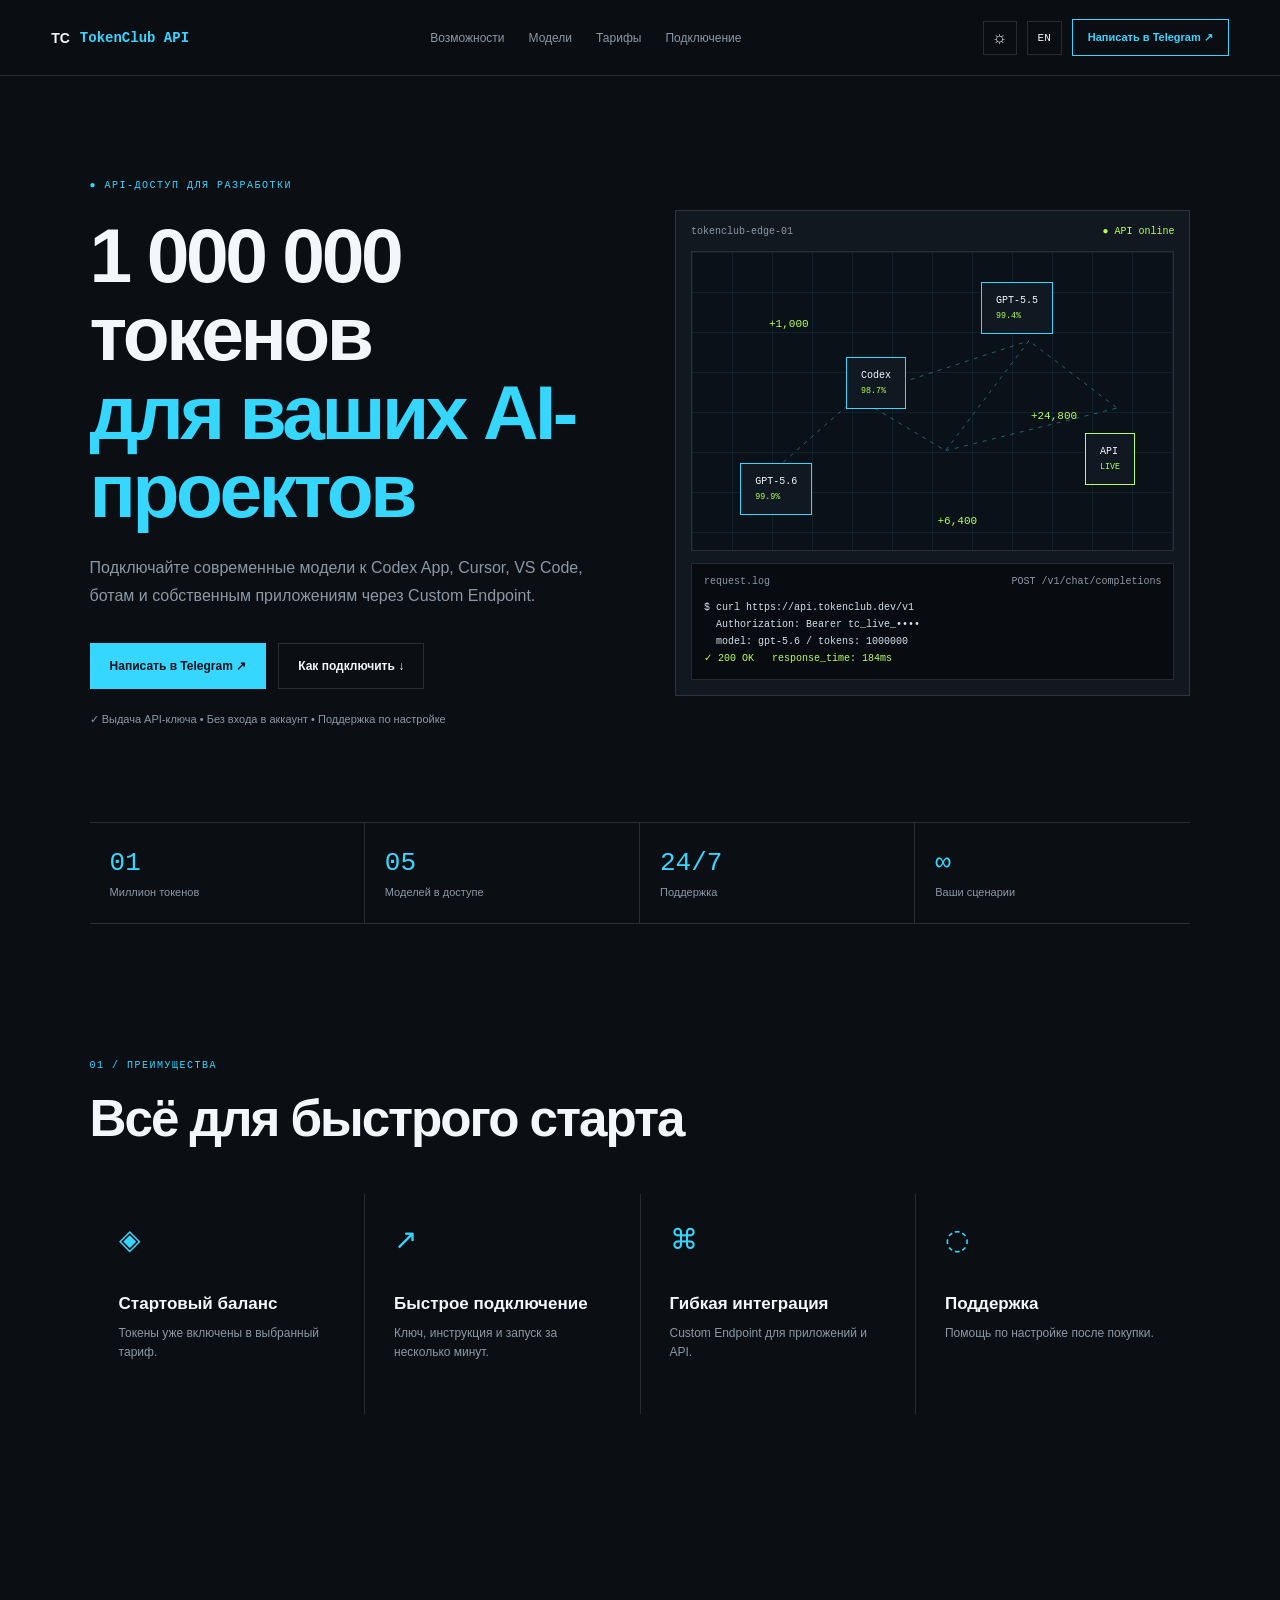
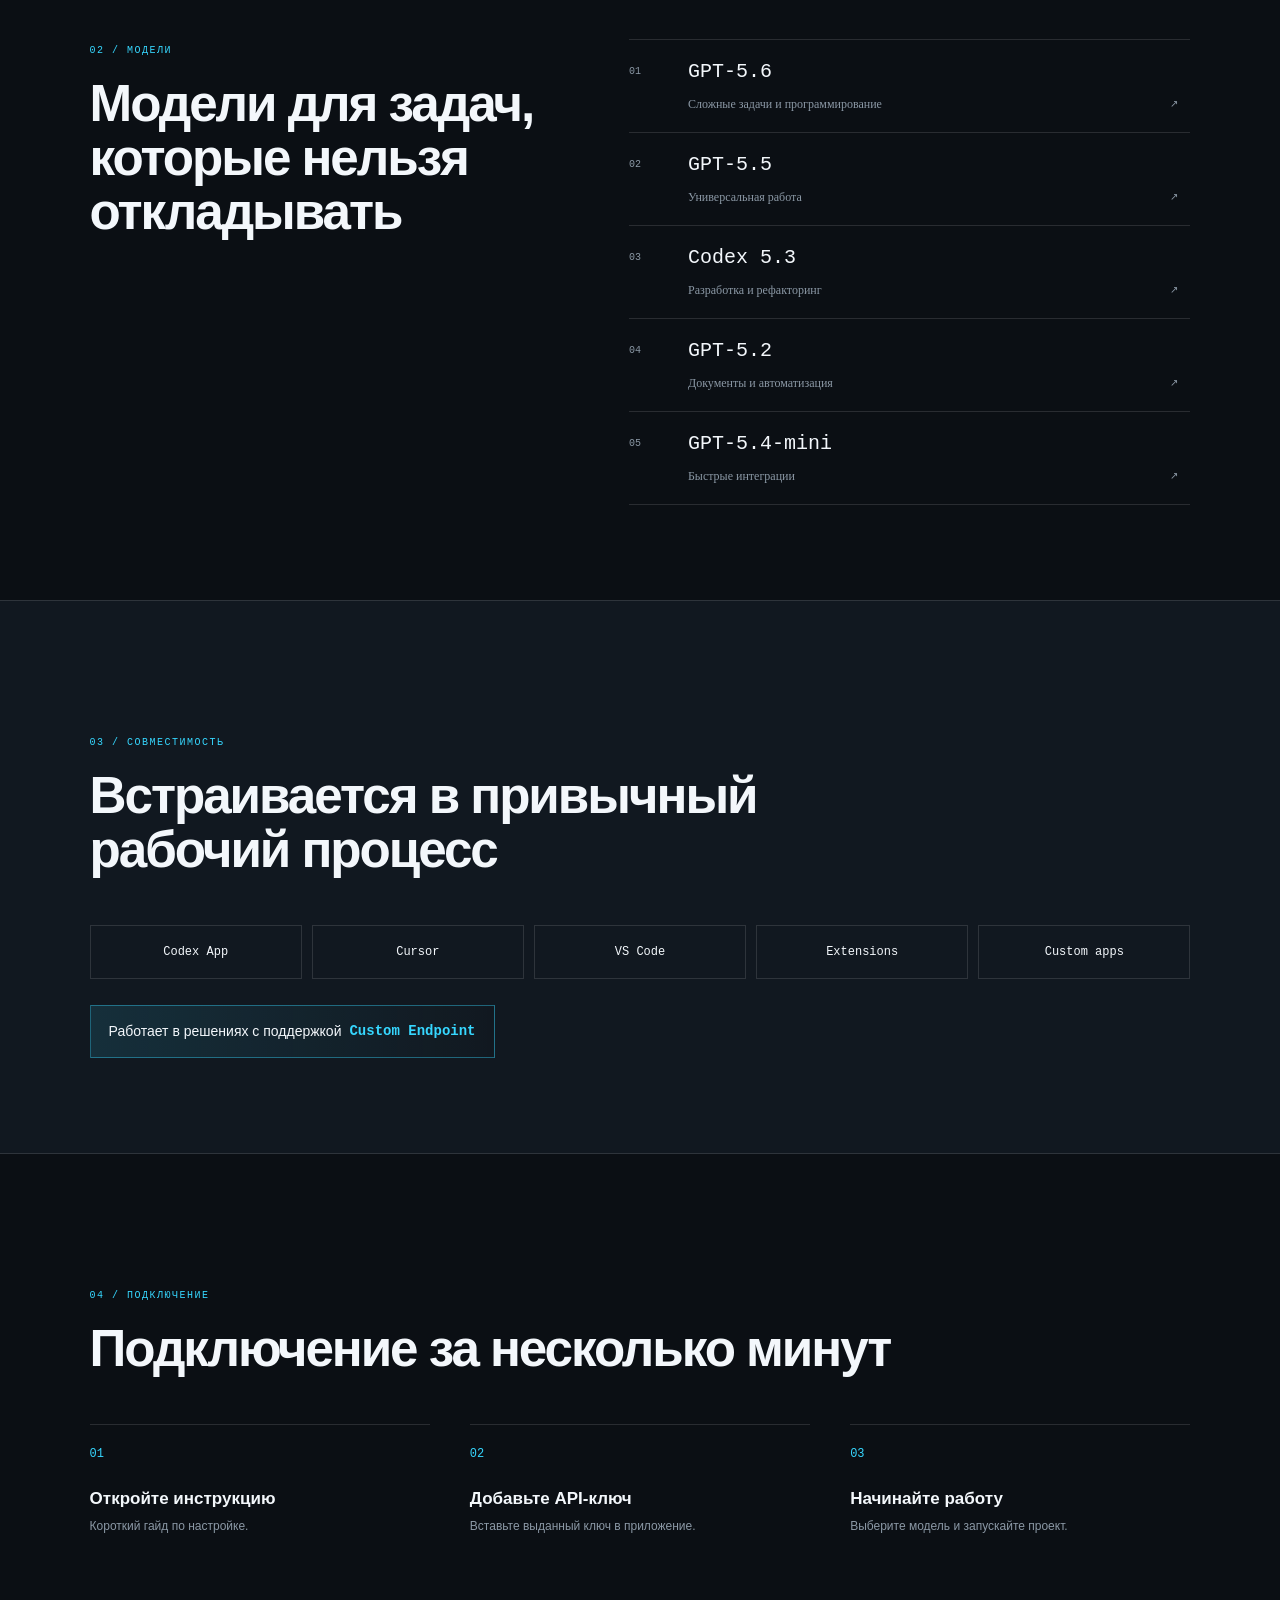
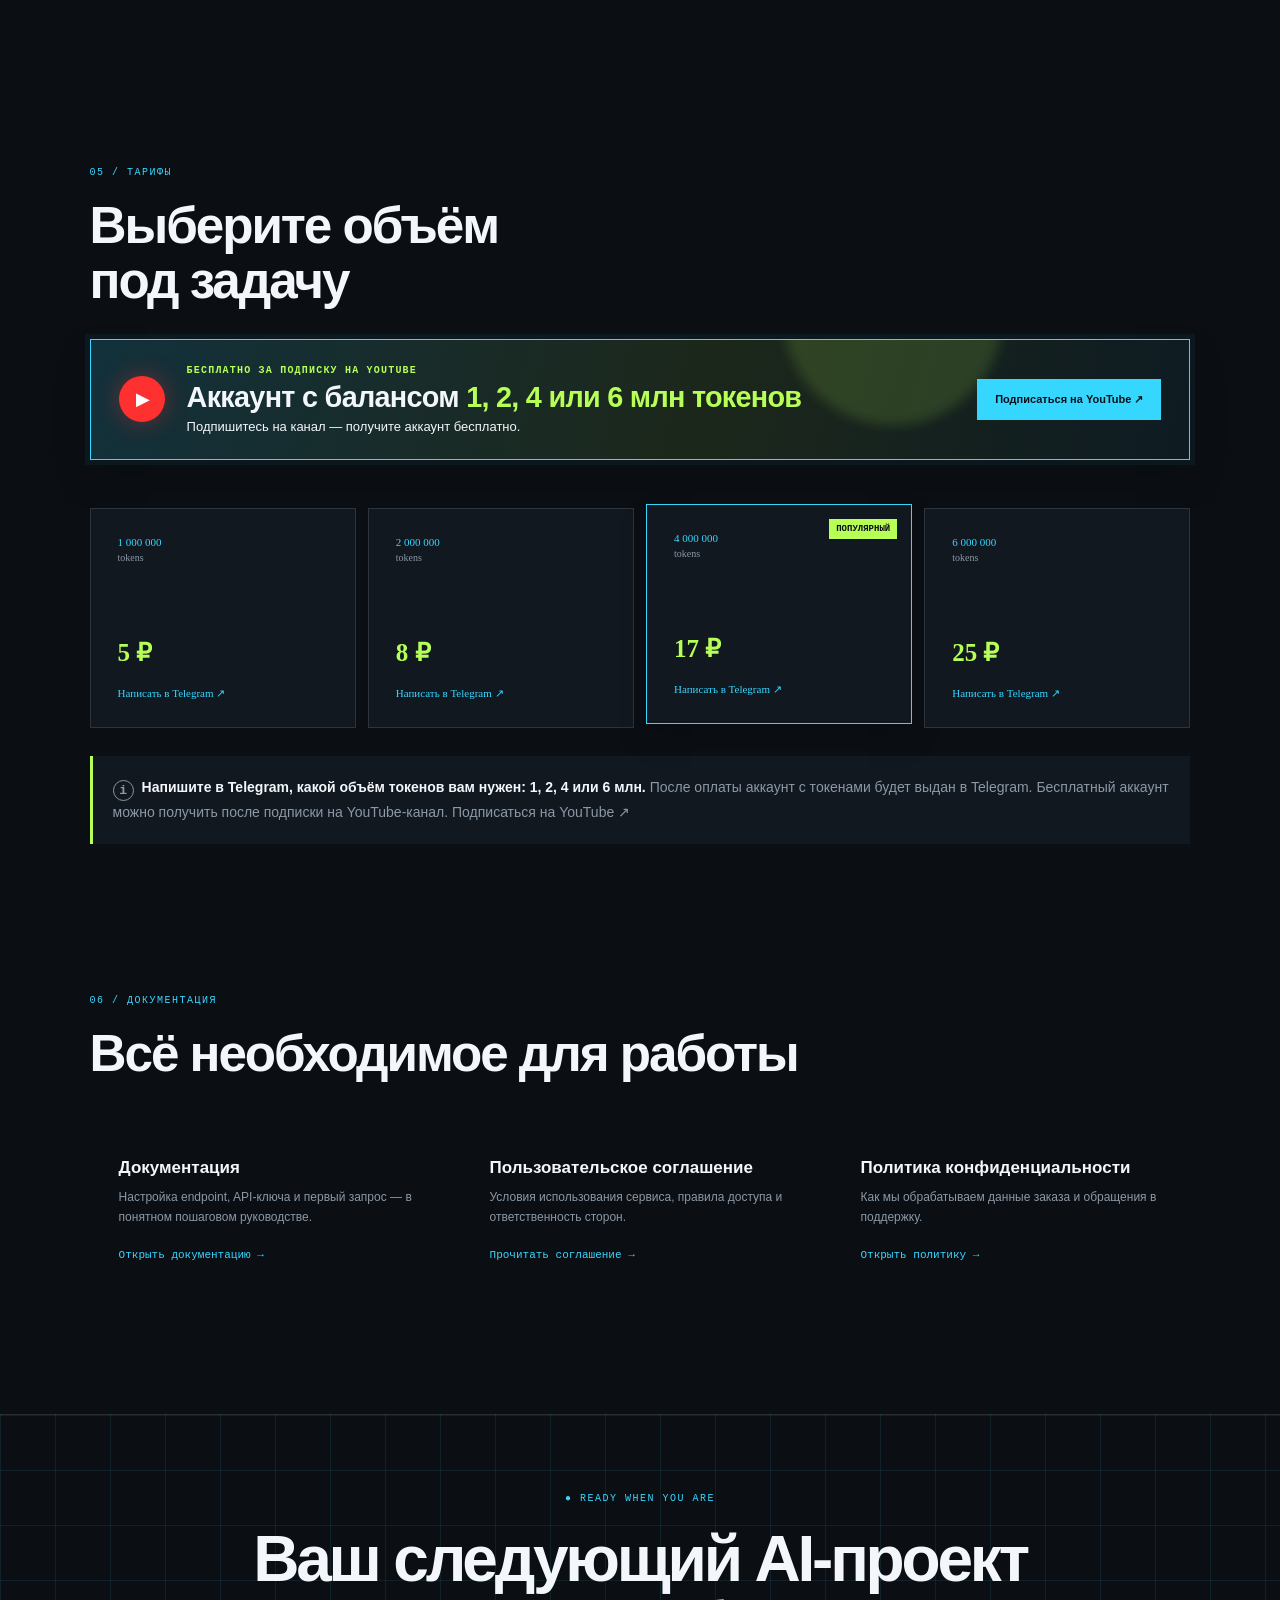
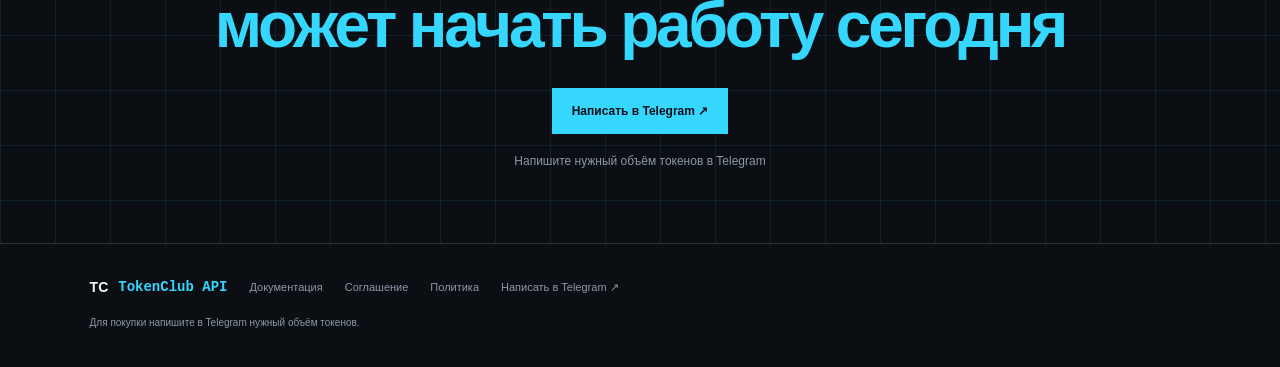
==== commit 7338b6e4: "Update index.html" ====
--- a/index.html
+++ b/index.html
@@ -1,162 +1,60 @@
 <!doctype html>
 <html lang="ru">
 <head>
-  <meta charset="utf-8">
+  <meta charset="UTF-8">
   <meta name="viewport" content="width=device-width, initial-scale=1">
-  <meta name="description" content="AI solutions for code, content and automation.">
-  <title>AI.ПРАКТИКА - AI solutions</title>
-  <link rel="preconnect" href="https://fonts.googleapis.com">
-  <link rel="preconnect" href="https://fonts.gstatic.com" crossorigin>
-  <link href="https://fonts.googleapis.com/css2?family=Manrope:wght@400;500;600;700;800&family=Space+Grotesk:wght@500;600;700&display=swap" rel="stylesheet">
+  <meta name="description" content="TokenClub API — доступ к AI-моделям через Custom Endpoint.">
+  <title>TokenClub API — доступ к AI-моделям</title>
+  <link rel="stylesheet" href="styles.css">
+  <link rel="stylesheet" href="enhancements.css">
   <style>
-    :root { --bg:#0d1114; --surface:#151b1f; --surface-2:#1b2328; --text:#f2f7f7; --muted:#a7b5ba; --line:rgba(199,221,226,.16); --lime:#c8ff3d; --cyan:#82dcff; --shadow:0 20px 55px rgba(0,0,0,.24); --max:1180px; }
-    [data-theme="light"] { --bg:#f4f8f8; --surface:#fff; --surface-2:#e7f0f1; --text:#132025; --muted:#5c6c72; --line:rgba(22,55,64,.16); --lime:#a7df13; --cyan:#198ab7; --shadow:0 18px 42px rgba(35,68,76,.12); }
-    * { box-sizing:border-box; }
-    html { scroll-behavior:smooth; }
-    body { margin:0; overflow-x:hidden; background:var(--bg); color:var(--text); font:500 16px/1.6 Manrope,Arial,sans-serif; transition:background .35s,color .35s; }
-    body.loading { overflow:hidden; }
-    a { color:inherit; text-decoration:none; }
-    button { font:inherit; }
-    .wrap { width:min(calc(100% - 48px),var(--max)); margin:auto; }
-    .loader { position:fixed; inset:0; z-index:100; display:grid; place-items:center; background:var(--bg); transition:opacity .55s ease,visibility .55s; }
-    .loader.done { opacity:0; visibility:hidden; }
-    .loader-mark { font:700 30px "Space Grotesk",sans-serif; letter-spacing:.04em; }
-    .loader-mark i { color:var(--lime); font-style:normal; }
-    .loader-line { width:180px; height:2px; margin:18px auto 0; overflow:hidden; background:var(--line); }
-    .loader-line::after { content:""; display:block; width:45%; height:100%; background:var(--lime); animation:load 1.05s ease-in-out infinite; }
-    @keyframes load { from { transform:translateX(-120%); } to { transform:translateX(280%); } }
-    .hero { position:relative; min-height:min(800px,100svh); isolation:isolate; overflow:hidden; border-bottom:1px solid var(--line); }
-    .hero .wrap { position:relative; z-index:2; }
-    #field { position:absolute; inset:0; z-index:-3; width:100%; height:100%; opacity:.82; }
-    .hero::before { content:""; position:absolute; inset:0; z-index:-2; background:linear-gradient(90deg,var(--bg) 0%,color-mix(in srgb,var(--bg) 84%,transparent) 48%,color-mix(in srgb,var(--bg) 35%,transparent)); }
-    .hero-illustration { position:absolute; z-index:0; top:50%; right:max(5vw,42px); width:min(39vw,530px); min-width:400px; transform:translateY(-42%); pointer-events:none; }
-    .studio { position:relative; padding:12px; border:1px solid color-mix(in srgb,var(--cyan) 36%,transparent); border-radius:8px; background:#111a1d; box-shadow:0 28px 70px rgba(0,0,0,.38),0 0 0 9px color-mix(in srgb,var(--cyan) 4%,transparent); }
-    .studio::after { content:""; position:absolute; z-index:-1; right:8%; bottom:-22px; width:84%; height:23px; border-radius:50%; background:rgba(0,0,0,.5); filter:blur(12px); }
-    .studio-bar { display:flex; align-items:center; justify-content:space-between; height:31px; padding:0 7px 10px; border-bottom:1px solid rgba(199,221,226,.14); }
-    .studio-dots { display:flex; gap:5px; }
-    .studio-dots i { width:6px; height:6px; border-radius:50%; background:#647378; }
-    .studio-dots i:first-child { background:var(--lime); box-shadow:0 0 9px var(--lime); }
-    .studio-bar span { color:var(--cyan); font:700 9px "Space Grotesk",sans-serif; letter-spacing:.13em; }
-    .studio-body { display:grid; grid-template-columns:.88fr 1.12fr; gap:10px; padding-top:12px; }
-    .task-pane,.result-pane { min-height:272px; padding:14px; border:1px solid rgba(199,221,226,.13); border-radius:5px; background:#0d1316; }
-    .pane-label { display:block; margin-bottom:16px; color:#8ea2a8; font:700 9px "Space Grotesk",sans-serif; letter-spacing:.12em; }
-    .task-option { display:flex; align-items:center; gap:9px; margin-bottom:10px; padding:10px 8px; border-left:2px solid var(--cyan); background:#152125; color:#d9e3e5; font:700 12px "Space Grotesk",sans-serif; }
-    .task-option:nth-of-type(3) { border-left-color:var(--lime); }
-    .task-option:nth-of-type(4) { border-left-color:#e5b5ff; }
-    .task-option b { display:grid; place-items:center; width:19px; height:19px; border-radius:50%; background:#1f343b; color:var(--cyan); font-size:9px; }
-    .result-pane { position:relative; overflow:hidden; }
-    .result-pane::before { content:""; position:absolute; inset:auto -30px -45px auto; width:180px; height:180px; border:1px solid color-mix(in srgb,var(--lime) 45%,transparent); border-radius:50%; box-shadow:0 0 40px color-mix(in srgb,var(--lime) 12%,transparent); }
-    .result-title { position:relative; margin:1px 0 18px; color:#f2f7f7; font:700 20px/1.1 "Space Grotesk",sans-serif; }
-    .result-line { position:relative; height:7px; margin:8px 0; border-radius:2px; background:#53646a; }
-    .result-line.short { width:58%; } .result-line.mid { width:77%; } .result-line.lime { width:42%; background:var(--lime); }
-    .result-chip { position:relative; display:inline-flex; align-items:center; gap:6px; margin-top:26px; padding:7px 9px; border:1px solid color-mix(in srgb,var(--lime) 48%,transparent); border-radius:3px; color:var(--lime); font:700 10px "Space Grotesk",sans-serif; }
-    .result-chip::before { content:""; width:6px; height:6px; border-radius:50%; background:var(--lime); box-shadow:0 0 8px var(--lime); }
-    nav { position:fixed; z-index:40; top:0; left:50%; width:min(calc(100% - 48px),var(--max)); min-height:72px; display:flex; align-items:center; justify-content:space-between; gap:20px; transform:translateX(-50%); border-bottom:1px solid var(--line); background:color-mix(in srgb,var(--bg) 82%,transparent); backdrop-filter:blur(16px); }
-    .logo { font:700 20px "Space Grotesk",sans-serif; letter-spacing:.025em; white-space:nowrap; }
-    .logo i { color:var(--lime); font-style:normal; }
-    .nav-right { display:flex; align-items:center; gap:18px; }
-    .nav-note { color:var(--muted); font-size:13px; }
-    .control-panel { display:flex; align-items:center; gap:5px; padding:4px; border:1px solid var(--line); border-radius:7px; background:color-mix(in srgb,var(--surface) 82%,transparent); box-shadow:var(--shadow); backdrop-filter:blur(12px); }
-    .control { min-width:36px; height:32px; padding:0 8px; border:0; border-radius:4px; background:transparent; color:var(--muted); cursor:pointer; transition:background .2s,color .2s,transform .2s; }
-    .control:hover,.control[aria-pressed="true"] { background:var(--surface-2); color:var(--text); }
-    .control:active { transform:scale(.94); }
-    .control svg { width:18px; height:18px; vertical-align:middle; stroke:currentColor; fill:none; stroke-width:1.8; }
-    .hero-content { max-width:660px; padding:98px 0 122px; }
-    .eyebrow { display:inline-flex; align-items:center; gap:8px; padding:7px 11px; border:1px solid var(--line); border-radius:99px; background:color-mix(in srgb,var(--surface) 72%,transparent); color:var(--text); font-size:13px; backdrop-filter:blur(8px); }
-    .eyebrow::before { content:""; width:7px; height:7px; border-radius:50%; background:var(--lime); box-shadow:0 0 12px var(--lime); }
-    h1,h2,h3 { margin:0; font-family:"Space Grotesk",sans-serif; line-height:1.08; letter-spacing:0; }
-    h1 { max-width:790px; margin:25px 0; font-size:clamp(43px,6.25vw,76px); }
-    .lime { color:var(--lime); text-shadow:0 0 25px color-mix(in srgb,var(--lime) 25%,transparent); }
-    .cyan { color:var(--cyan); }
-    .lead { max-width:650px; margin:0; color:var(--muted); font-size:clamp(16px,2vw,19px); }
-    .price-hero { margin:35px 0 27px; font:600 clamp(23px,3vw,32px)/1.2 "Space Grotesk",sans-serif; }
-    .price-hero strong { color:var(--lime); }
-    .actions { display:flex; flex-wrap:wrap; gap:12px; }
-    .button { display:inline-flex; align-items:center; justify-content:center; gap:10px; min-height:51px; padding:0 19px; border:1px solid transparent; border-radius:5px; font-weight:800; transition:transform .2s,background .2s,border-color .2s; }
-    .button:hover { transform:translateY(-3px); }
-    .primary { background:var(--lime); color:#152000; box-shadow:0 10px 28px color-mix(in srgb,var(--lime) 21%,transparent); }
-    .secondary { border-color:var(--line); background:color-mix(in srgb,var(--surface) 53%,transparent); color:var(--text); }
-    .badge { display:inline-flex; gap:8px; margin-top:24px; color:var(--muted); font-size:13px; }
-    .badge b { color:var(--cyan); }
-    section { padding:112px 0; }
-    .services { background:var(--surface); }
-    .section-kicker { margin:0 0 13px; color:var(--cyan); font-size:12px; font-weight:800; letter-spacing:.11em; text-transform:uppercase; }
-    h2 { max-width:730px; font-size:clamp(34px,4.4vw,54px); }
-    .intro { max-width:580px; margin:18px 0 0; color:var(--muted); }
-    .service-grid { display:grid; grid-template-columns:repeat(4,1fr); gap:1px; margin-top:51px; border:1px solid var(--line); background:var(--line); }
-    .service { min-height:282px; padding:28px 26px; background:var(--surface); transition:transform .25s,background .25s; }
-    .service:hover { transform:translateY(-5px); background:var(--surface-2); }
-    .icon { display:grid; place-items:center; width:42px; height:42px; margin-bottom:50px; border:1px solid color-mix(in srgb,var(--lime) 45%,transparent); color:var(--lime); }
-    .icon svg { width:21px; height:21px; fill:none; stroke:currentColor; stroke-width:1.8; }
-    h3 { margin-bottom:9px; font-size:21px; }
-    .service p,.step p { margin:0; color:var(--muted); font-size:14px; }
-    .process { overflow:hidden; }
-    .funnel { position:relative; display:grid; grid-template-columns:repeat(4,1fr); gap:12px; margin:53px 0 34px; }
-    .funnel::before { content:""; position:absolute; top:24px; left:11%; right:11%; height:1px; background:linear-gradient(90deg,var(--lime),var(--cyan)); opacity:.7; }
-    .step { position:relative; padding-right:20px; }
-    .step b { position:relative; display:grid; place-items:center; width:49px; height:49px; margin-bottom:25px; border:1px solid var(--cyan); border-radius:50%; background:var(--bg); color:var(--cyan); font:600 14px "Space Grotesk",sans-serif; }
-    .step:nth-child(odd) b { border-color:var(--lime); color:var(--lime); }
-    .step h3 { font-size:18px; }
-    .pricing { border-block:1px solid var(--line); background:linear-gradient(125deg,var(--surface-2),var(--bg)); }
-    .price-box { display:flex; align-items:end; justify-content:space-between; gap:45px; }
-    .price-main { max-width:600px; margin:20px 0 0; color:var(--lime); font:600 clamp(34px,5vw,62px)/1.08 "Space Grotesk",sans-serif; }
-    .price-note { max-width:345px; margin:0 0 4px; color:var(--muted); }
-    .trust-list { margin-top:48px; border-top:1px solid var(--line); }
-    .trust-item { display:grid; grid-template-columns:60px 1fr; align-items:center; min-height:84px; border-bottom:1px solid var(--line); font:500 clamp(18px,2.3vw,25px)/1.3 "Space Grotesk",sans-serif; }
-    .trust-item span { color:var(--cyan); font:600 14px "Space Grotesk",sans-serif; }
-    .final { position:relative; overflow:hidden; text-align:center; background:var(--surface); }
-    .final::before { content:""; position:absolute; inset:0; background:radial-gradient(ellipse at center,color-mix(in srgb,var(--lime) 14%,transparent),transparent 60%); pointer-events:none; }
-    .final .wrap { position:relative; }
-    .final h2 { margin:auto; }
-    .final p:not(.section-kicker) { max-width:530px; margin:20px auto 30px; color:var(--muted); }
-    footer { padding:20px 0; border-top:1px solid var(--line); color:var(--muted); font-size:12px; }
-    footer .wrap { display:flex; justify-content:space-between; gap:20px; }
-    .fixed-tg { position:fixed; z-index:50; right:22px; bottom:22px; display:grid; place-items:center; width:52px; height:52px; border-radius:50%; background:var(--cyan); color:#0d2832; box-shadow:0 10px 29px color-mix(in srgb,var(--cyan) 30%,transparent); transition:transform .2s; }
-    .fixed-tg:hover { transform:scale(1.08); }
-    .fixed-tg svg { width:25px; fill:currentColor; }
-    .reveal { opacity:0; transform:translateY(20px); transition:opacity .65s ease,transform .65s ease; }
-    .reveal.visible { opacity:1; transform:none; }
-    @media (max-width:820px) { .hero { min-height:735px; } .hero-illustration { right:-150px; width:440px; opacity:.4; } .nav-note { display:none; } .hero-content { padding-top:150px; } section { padding:84px 0; } .service-grid { grid-template-columns:repeat(2,1fr); } .funnel { grid-template-columns:repeat(2,1fr); gap:33px 18px; } .funnel::before { display:none; } .price-box { display:block; } .price-note { margin-top:25px; } }
-    @media (min-width:821px) and (max-width:1190px) { .hero-content { max-width:57%; } }
-    @media (max-width:540px) { .wrap { width:min(calc(100% - 32px),var(--max)); } nav { width:calc(100% - 32px); min-height:65px; gap:12px; } .logo { font-size:16px; } .nav-right { gap:0; } .control-panel { padding:3px; } .control { min-width:33px; padding:0 6px; } .hero { min-height:720px; } .hero-illustration { display:none; } .hero-content { padding:128px 0 83px; } h1 { font-size:42px; } .actions { display:grid; } .button { width:100%; } .service-grid { grid-template-columns:1fr; } .service { min-height:0; padding:25px; } .icon { margin-bottom:30px; } .funnel { grid-template-columns:1fr; margin-top:40px; gap:29px; } .trust-item { grid-template-columns:41px 1fr; min-height:76px; font-size:18px; } footer .wrap { display:block; } footer .wrap span { display:block; margin-bottom:4px; } .fixed-tg { right:16px; bottom:16px; } }
-    @media (prefers-reduced-motion:reduce) { html { scroll-behavior:auto; } *,*::before,*::after { animation-duration:.01ms !important; animation-iteration-count:1 !important; transition-duration:.01ms !important; } #field { display:none; } }
+    .pricing .price-card:nth-child(1) > strong { font-size: 0; }
+    .pricing .price-card:nth-child(1) > strong::after { content: "5 ₽"; font-size: 25px; }
+    .pricing .price-card:nth-child(2) > strong { font-size: 0; }
+    .pricing .price-card:nth-child(2) > strong::after { content: "8 ₽"; font-size: 25px; }
+    .pricing .price-card:nth-child(3) > strong { font-size: 0; }
+    .pricing .price-card:nth-child(3) > strong::after { content: "17 ₽"; font-size: 25px; }
+    .pricing .price-card:nth-child(4) > strong { font-size: 0; }
+    .pricing .price-card:nth-child(4) > strong::after { content: "25 ₽"; font-size: 25px; }
   </style>
 </head>
-<body class="loading">
-  <div class="loader" aria-label="Loading"><div><div class="loader-mark">AI.<i>PRACTICE</i></div><div class="loader-line"></div></div></div>
-  <header class="hero" id="top">
-    <div class="hero-illustration" aria-hidden="true"><div class="studio"><div class="studio-bar"><div class="studio-dots"><i></i><i></i><i></i></div><span>AI. PRACTICE</span></div><div class="studio-body"><div class="task-pane"><span class="pane-label">ЗАДАЧА</span><div class="task-option"><b>&lt;/&gt;</b>Код</div><div class="task-option"><b>Aa</b>Текст</div><div class="task-option"><b>01</b>Данные</div></div><div class="result-pane"><span class="pane-label">РЕЗУЛЬТАТ</span><p class="result-title">Готово к работе</p><div class="result-line mid"></div><div class="result-line"></div><div class="result-line short"></div><div class="result-line lime"></div><span class="result-chip">ПРОВЕРЕНО</span></div></div></div></div>
-    <div class="wrap"><nav aria-label="Main navigation"><a class="logo" href="#top">AI.<i data-i18n="brand">ПРАКТИКА</i></a><div class="nav-right"><span class="nav-note" data-i18n="navNote">AI-решения под вашу задачу</span><div class="control-panel" aria-label="Settings"><button class="control" id="langToggle" type="button" aria-label="Switch language">EN</button><button class="control" id="themeToggle" type="button" aria-label="Toggle color theme" aria-pressed="false"><svg viewBox="0 0 24 24" aria-hidden="true"><path d="M12 3v2m0 14v2M3 12h2m14 0h2M5.6 5.6 7 7m10 10 1.4 1.4M18.4 5.6 17 7M7 17l-1.4 1.4M12 8a4 4 0 1 0 0 8 4 4 0 0 0 0-8Z"/></svg></button></div></div></nav>
-      <div class="hero-content"><span class="eyebrow" data-i18n="eyebrow">Частный AI-исполнитель</span><h1 data-i18n-html="heroTitle">Решаю задачи с помощью AI: <span class="lime">код</span>, <span class="cyan">тексты</span>, автоматизация</h1><p class="lead" data-i18n="heroLead">Беру задачу под ключ: от идеи и выбора подходящей нейросети до готового результата. Без сложных подписок и настройки сервисов.</p><p class="price-hero" data-i18n-html="heroPrice">Небольшие задачи - <strong>от 300 ₽</strong></p><div class="actions"><a class="button primary" href="#contact" data-i18n="ctaMain">Обсудить задачу</a><a class="button secondary" href="#services" data-i18n="ctaServices">Посмотреть услуги</a></div><div class="badge"><span data-i18n="badgeOne">Ответ в диалоге</span><b>•</b><span data-i18n="badgeTwo">Работаем по задаче</span></div></div>
+<body>
+  <div class="loader" id="loader" data-i18n="loader">Подключаем TokenClub API…</div>
+  <header class="site-header">
+    <a class="brand" href="#top" aria-label="TokenClub API"><b>TC</b><span>TokenClub API</span></a>
+    <nav class="main-nav" aria-label="Основная навигация">
+      <a href="#features" data-i18n="navFeatures">Возможности</a><a href="#models" data-i18n="navModels">Модели</a><a href="#pricing" data-i18n="navPricing">Тарифы</a><a href="#setup" data-i18n="navSetup">Подключение</a>
+    </nav>
+    <div class="header-actions">
+      <button class="icon-btn" id="themeBtn" type="button" aria-label="Переключить тему" title="Переключить тему">☼</button>
+      <button class="lang-btn" id="langBtn" type="button" aria-label="Сменить язык">RU / EN</button>
+      <a class="header-cta purchase-link" href="https://t.me/Nadodelat2" target="_blank" rel="noopener" data-i18n="getAccess">Написать в Telegram ↗</a>
     </div>
   </header>
-  <main>
-    <section class="services" id="services"><div class="wrap reveal"><p class="section-kicker" data-i18n="servicesKicker">Направления</p><h2 data-i18n="servicesTitle">Чем помогу</h2><p class="intro" data-i18n="servicesIntro">Конкретный результат под вашу цель, а не набор общих советов.</p><div class="service-grid">
-      <article class="service"><div class="icon"><svg viewBox="0 0 24 24"><path d="m8 7-5 5 5 5M16 7l5 5-5 5M14 4l-4 16"/></svg></div><h3 data-i18n="service1Title">IT и разработка</h3><p data-i18n="service1Text">Python, JavaScript, HTML/CSS, скрипты, парсеры, алгоритмы и простые веб-страницы.</p></article>
-      <article class="service"><div class="icon"><svg viewBox="0 0 24 24"><path d="M4 19.5A2.5 2.5 0 0 1 6.5 17H20M6 2h14v20H6a2 2 0 0 1-2-2V4a2 2 0 0 1 2-2Z"/></svg></div><h3 data-i18n="service2Title">Тексты</h3><p data-i18n="service2Text">Статьи, посты, сценарии, переводы и редактура с учётом вашей аудитории.</p></article>
-      <article class="service"><div class="icon"><svg viewBox="0 0 24 24"><path d="M3 3v18h18M7 16l3-5 3 3 5-7"/></svg></div><h3 data-i18n="service3Title">Учёба и аналитика</h3><p data-i18n="service3Text">Разбор технических тем, расчёты, проекты, рефераты и анализ данных.</p></article>
-      <article class="service"><div class="icon"><svg viewBox="0 0 24 24"><path d="M12 3v18M3 12h18M5.6 5.6l12.8 12.8M18.4 5.6 5.6 18.4"/></svg></div><h3 data-i18n="service4Title">Бизнес-задачи</h3><p data-i18n="service4Text">Идеи, ТЗ, коммерческие предложения, презентации и подготовка материалов.</p></article>
-    </div></div></section>
-    <section class="process"><div class="wrap reveal"><p class="section-kicker" data-i18n="processKicker">Простой процесс</p><h2 data-i18n="processTitle">Как проходит работа</h2><div class="funnel"><article class="step"><b>01</b><h3 data-i18n="step1Title">Описываете задачу</h3><p data-i18n="step1Text">В сообщении или голосом, в удобной вам форме.</p></article><article class="step"><b>02</b><h3 data-i18n="step2Title">Выбираем подход</h3><p data-i18n="step2Text">Подбираем AI-инструмент и способ решения.</p></article><article class="step"><b>03</b><h3 data-i18n="step3Title">Согласовываем условия</h3><p data-i18n="step3Text">Объём, сроки и точную стоимость до старта.</p></article><article class="step"><b>04</b><h3 data-i18n="step4Title">Получаете результат</h3><p data-i18n="step4Text">Готовый и проверенный материал для вашей задачи.</p></article></div><a class="button secondary" href="#contact" data-i18n="processCta">Написать в Telegram</a></div></section>
-    <section class="pricing"><div class="wrap reveal"><p class="section-kicker" data-i18n="priceKicker">Без сюрпризов</p><div class="price-box"><div><h2 data-i18n="priceTitle">Понятная стоимость до старта работы</h2><p class="price-main" data-i18n="priceMain">От 300-500 ₽ за небольшие тексты и скрипты</p></div><p class="price-note" data-i18n="priceNote">Итоговая цена зависит от сложности и объёма. Перед началом согласуем все условия.</p></div></div></section>
-    <section class="trust"><div class="wrap reveal"><p class="section-kicker" data-i18n="trustKicker">Принцип работы</p><h2 data-i18n="trustTitle">Фокус на вашем результате</h2><div class="trust-list"><div class="trust-item"><span>01</span><span data-i18n="trust1">Работа под вашу задачу, а не шаблонное решение</span></div><div class="trust-item"><span>02</span><span data-i18n="trust2">Помогаю выбрать оптимальный подход</span></div><div class="trust-item"><span>03</span><span data-i18n="trust3">Понятное общение и согласование результата</span></div><div class="trust-item"><span>04</span><span data-i18n="trust4">Проверка результата перед передачей</span></div></div></div></section>
+  <main id="top">
+    <section class="hero">
+      <div class="hero-copy">
+        <div class="eyebrow" data-i18n="eyebrow">● API-ДОСТУП ДЛЯ РАЗРАБОТКИ</div>
+        <h1 data-i18n-html="heroTitle">1 000 000 токенов<br><span>для ваших AI-проектов</span></h1>
+        <p data-i18n="heroText">Подключайте современные модели к Codex App, Cursor, VS Code, ботам и собственным приложениям через Custom Endpoint.</p>
+        <div class="hero-actions"><a class="btn primary purchase-link" href="https://t.me/Nadodelat2" target="_blank" rel="noopener" data-i18n="getApiAccess">Написать в Telegram ↗</a><a class="btn" href="#docs" data-i18n="howToConnect">Как подключить ↓</a></div>
+        <small class="hero-note" data-i18n="heroNote">✓ Выдача API-ключа • Без входа в аккаунт • Поддержка по настройке</small>
+      </div>
+      <div class="hero-visual"><div class="visual-top">tokenclub-edge-01 <b>● API online</b></div><div class="network"><div class="grid"></div><svg viewBox="0 0 600 420" preserveAspectRatio="none" aria-hidden="true"><path d="M80 330 L205 205 L316 280 L420 125 L530 220"/><path d="M205 205 L420 125"/><path d="M316 280 L530 220"/></svg><div class="node n1">GPT-5.6<small>99.9%</small></div><div class="node n2">Codex<small>98.7%</small></div><div class="node n3">GPT-5.5<small>99.4%</small></div><div class="node n4">API<small>LIVE</small></div><div class="token t1">+1,000</div><div class="token t2">+24,800</div><div class="token t3">+6,400</div></div><div class="terminal">request.log <span>POST /v1/chat/completions</span><pre>$ curl https://api.tokenclub.dev/v1
+  Authorization: Bearer tc_live_••••
+  model: gpt-5.6 / tokens: 1000000
+<span>✓ 200 OK   response_time: 184ms</span></pre></div></div>
+    </section>
+    <section class="stats"><div><b>01</b><span data-i18n="statTokens">Миллион токенов</span></div><div><b>05</b><span data-i18n="statModels">Моделей в доступе</span></div><div><b>24/7</b><span data-i18n="statSupport">Поддержка</span></div><div><b>∞</b><span data-i18n="statScenarios">Ваши сценарии</span></div></section>
+    <section class="section" id="features"><label data-i18n="featuresLabel">01 / ПРЕИМУЩЕСТВА</label><h2 data-i18n="featuresTitle">Всё для быстрого старта</h2><div class="features"><article>◈<h3 data-i18n="feature1Title">Стартовый баланс</h3><p data-i18n="feature1Text">Токены уже включены в выбранный тариф.</p></article><article>↗<h3 data-i18n="feature2Title">Быстрое подключение</h3><p data-i18n="feature2Text">Ключ, инструкция и запуск за несколько минут.</p></article><article>⌘<h3 data-i18n="feature3Title">Гибкая интеграция</h3><p data-i18n="feature3Text">Custom Endpoint для приложений и API.</p></article><article>◌<h3 data-i18n="feature4Title">Поддержка</h3><p data-i18n="feature4Text">Помощь по настройке после покупки.</p></article></div></section>
+    <section class="section models" id="models"><div><label data-i18n="modelsLabel">02 / МОДЕЛИ</label><h2 data-i18n-html="modelsTitle">Модели для задач,<br>которые нельзя откладывать</h2></div><div class="model-list"><div>01 <strong>GPT-5.6</strong><small data-i18n="model1">Сложные задачи и программирование</small>↗</div><div>02 <strong>GPT-5.5</strong><small data-i18n="model2">Универсальная работа</small>↗</div><div>03 <strong>Codex 5.3</strong><small data-i18n="model3">Разработка и рефакторинг</small>↗</div><div>04 <strong>GPT-5.2</strong><small data-i18n="model4">Документы и автоматизация</small>↗</div><div>05 <strong>GPT-5.4-mini</strong><small data-i18n="model5">Быстрые интеграции</small>↗</div></div></section>
+    <section class="compat"><div class="section"><label data-i18n="compatLabel">03 / СОВМЕСТИМОСТЬ</label><h2 data-i18n-html="compatTitle">Встраивается в привычный<br>рабочий процесс</h2><div class="compat-row"><span>Codex App</span><span>Cursor</span><span>VS Code</span><span>Extensions</span><span>Custom apps</span></div><p class="endpoint-note" data-i18n-html="endpointNote">Работает в решениях с поддержкой <strong>Custom Endpoint</strong></p></div></section>
+    <section class="section" id="setup"><label data-i18n="setupLabel">04 / ПОДКЛЮЧЕНИЕ</label><h2 data-i18n="setupTitle">Подключение за несколько минут</h2><div class="steps"><div><b>01</b><h3 data-i18n="step1Title">Откройте инструкцию</h3><p data-i18n="step1Text">Короткий гайд по настройке.</p></div><div><b>02</b><h3 data-i18n="step2Title">Добавьте API-ключ</h3><p data-i18n="step2Text">Вставьте выданный ключ в приложение.</p></div><div><b>03</b><h3 data-i18n="step3Title">Начинайте работу</h3><p data-i18n="step3Text">Выберите модель и запускайте проект.</p></div></div></section>
+    <section class="section" id="pricing"><label data-i18n="pricingLabel">05 / ТАРИФЫ</label><h2 data-i18n-html="pricingTitle">Выберите объём<br>под задачу</h2><aside class="youtube-gift" aria-label="Бесплатный аккаунт за подписку на YouTube"><div class="youtube-gift-icon" aria-hidden="true">▶</div><div class="youtube-gift-copy"><span data-i18n="youtubeGiftLabel">БЕСПЛАТНО ЗА ПОДПИСКУ НА YOUTUBE</span><strong data-i18n-html="youtubeGiftTitle">Аккаунт с балансом <em>1, 2, 4 или 6 млн токенов</em></strong><p data-i18n="youtubeGiftText">Подпишитесь на канал — получите аккаунт бесплатно.</p></div><a class="youtube-gift-cta" href="https://youtube.com/channel/UC8PJoADDYiaxqb0UiYBRF9w?si=MLlKE7kNi1kPEvmc" target="_blank" rel="noopener" data-i18n="youtubeLink">Подписаться на YouTube ↗</a></aside><div class="pricing"><a class="price-card" href="https://t.me/Nadodelat2" target="_blank" rel="noopener"><span>1 000 000</span><small>tokens</small><strong>1.25 ₽</strong><em data-i18n="goToPurchase">Написать в Telegram ↗</em></a><a class="price-card" href="https://t.me/Nadodelat2" target="_blank" rel="noopener"><span>2 000 000</span><small>tokens</small><strong>1.75 ₽</strong><em data-i18n="goToPurchase">Написать в Telegram ↗</em></a><a class="price-card featured" href="https://t.me/Nadodelat2" target="_blank" rel="noopener"><i data-i18n="popular">ПОПУЛЯРНЫЙ</i><span>4 000 000</span><small>tokens</small><strong>2.50 ₽</strong><em data-i18n="goToPurchase">Написать в Telegram ↗</em></a><a class="price-card" href="https://t.me/Nadodelat2" target="_blank" rel="noopener"><span>6 000 000</span><small>tokens</small><strong>3.50 ₽</strong><em data-i18n="goToPurchase">Написать в Telegram ↗</em></a></div><div class="terms"><span class="info-icon" aria-hidden="true">i</span><strong data-i18n="termsStrong">Напишите в Telegram, какой объём токенов вам нужен: 1, 2, 4 или 6 млн.</strong> <span data-i18n="termsText">После оплаты аккаунт с токенами будет выдан в Telegram. Бесплатный аккаунт можно получить после подписки на YouTube-канал.</span> <a href="https://youtube.com/channel/UC8PJoADDYiaxqb0UiYBRF9w?si=MLlKE7kNi1kPEvmc" target="_blank" rel="noopener" data-i18n="youtubeLink">Подписаться на YouTube ↗</a></div></section>
+    <section class="section docs" id="docs"><label data-i18n="docsLabel">06 / ДОКУМЕНТАЦИЯ</label><h2 data-i18n="docsTitle">Всё необходимое для работы</h2><div class="doc-grid"><a href="documentation.html"><article><h3 data-i18n="documentation">Документация</h3><p data-i18n="docText">Настройка endpoint, API-ключа и первый запрос — в понятном пошаговом руководстве.</p><span class="doc-link" data-i18n="readDocs">Открыть документацию →</span></article></a><a href="agreement.html"><article><h3 data-i18n="agreement">Пользовательское соглашение</h3><p data-i18n="agreementShort">Условия использования сервиса, правила доступа и ответственность сторон.</p><span class="doc-link" data-i18n="readAgreement">Прочитать соглашение →</span></article></a><a href="privacy.html"><article><h3 data-i18n="privacy">Политика конфиденциальности</h3><p data-i18n="privacyShort">Как мы обрабатываем данные заказа и обращения в поддержку.</p><span class="doc-link" data-i18n="readPrivacy">Открыть политику →</span></article></a></div></section>
+    <section class="final"><div><label>● READY WHEN YOU ARE</label><h2 data-i18n-html="finalTitle">Ваш следующий AI-проект<br><span>может начать работу сегодня</span></h2><a class="btn primary purchase-link" href="https://t.me/Nadodelat2" target="_blank" rel="noopener" data-i18n="getApiAccess">Написать в Telegram ↗</a><p data-i18n="finalNote">Напишите нужный объём токенов в Telegram</p></div></section>
   </main>
-  <section class="final" id="contact"><div class="wrap reveal"><p class="section-kicker" data-i18n="finalKicker">Начнём с диалога</p><h2 data-i18n="finalTitle">Есть задача? Разберём её в Telegram</h2><p data-i18n="finalText">Опишите, что нужно сделать, и я предложу подходящий вариант решения и стоимость.</p><a class="button primary" href="https://t.me/Nadodelat2" data-i18n="finalCta">Перейти в Telegram</a></div></section>
-  <footer><div class="wrap"><span>AI.ПРАКТИКА</span><span data-i18n="footer">Код · Тексты · Автоматизация</span></div></footer>
-  <a class="fixed-tg" href="https://t.me/Nadodelat2" aria-label="Telegram"><svg viewBox="0 0 24 24"><path d="M21.7 3.2 18.5 19c-.2 1.1-.8 1.4-1.7.9l-5.1-3.7-2.4 2.3c-.3.3-.5.5-1 .5l.4-5.2 9.5-8.6c.4-.4-.1-.6-.6-.3L5.8 12.3.8 10.7c-1.1-.4-1.1-1.1.2-1.6L20.4 1.6c.9-.3 1.7.2 1.3 1.6Z"/></svg></a>
-  <script>
-    const translations = {
-      ru: { brand:'ПРАКТИКА',navNote:'AI-решения под вашу задачу',eyebrow:'Частный AI-исполнитель',heroTitle:'Решаю задачи с помощью AI: <span class="lime">код</span>, <span class="cyan">тексты</span>, автоматизация',heroLead:'Беру задачу под ключ: от идеи и выбора подходящей нейросети до готового результата. Без сложных подписок и настройки сервисов.',heroPrice:'Небольшие задачи - <strong>от 300 ₽</strong>',ctaMain:'Обсудить задачу',ctaServices:'Посмотреть услуги',badgeOne:'Ответ в диалоге',badgeTwo:'Работаем по задаче',servicesKicker:'Направления',servicesTitle:'Чем помогу',servicesIntro:'Конкретный результат под вашу цель, а не набор общих советов.',service1Title:'IT и разработка',service1Text:'Python, JavaScript, HTML/CSS, скрипты, парсеры, алгоритмы и простые веб-страницы.',service2Title:'Тексты',service2Text:'Статьи, посты, сценарии, переводы и редактура с учётом вашей аудитории.',service3Title:'Учёба и аналитика',service3Text:'Разбор технических тем, расчёты, проекты, рефераты и анализ данных.',service4Title:'Бизнес-задачи',service4Text:'Идеи, ТЗ, коммерческие предложения, презентации и подготовка материалов.',processKicker:'Простой процесс',processTitle:'Как проходит работа',step1Title:'Описываете задачу',step1Text:'В сообщении или голосом, в удобной вам форме.',step2Title:'Выбираем подход',step2Text:'Подбираем AI-инструмент и способ решения.',step3Title:'Согласовываем условия',step3Text:'Объём, сроки и точную стоимость до старта.',step4Title:'Получаете результат',step4Text:'Готовый и проверенный материал для вашей задачи.',processCta:'Написать в Telegram',priceKicker:'Без сюрпризов',priceTitle:'Понятная стоимость до старта работы',priceMain:'От 300-500 ₽ за небольшие тексты и скрипты',priceNote:'Итоговая цена зависит от сложности и объёма. Перед началом согласуем все условия.',trustKicker:'Принцип работы',trustTitle:'Фокус на вашем результате',trust1:'Работа под вашу задачу, а не шаблонное решение',trust2:'Помогаю выбрать оптимальный подход',trust3:'Понятное общение и согласование результата',trust4:'Проверка результата перед передачей',finalKicker:'Начнём с диалога',finalTitle:'Есть задача? Разберём её в Telegram',finalText:'Опишите, что нужно сделать, и я предложу подходящий вариант решения и стоимость.',finalCta:'Перейти в Telegram',footer:'Код · Тексты · Автоматизация'},
-      en: { brand:'PRACTICE',navNote:'AI solutions for your task',eyebrow:'Independent AI specialist',heroTitle:'I solve tasks with AI: <span class="lime">code</span>, <span class="cyan">content</span>, automation',heroLead:'I take a task from idea and choosing the right AI model to a finished result. No complex subscriptions or service setup.',heroPrice:'Small tasks - <strong>from 300 RUB</strong>',ctaMain:'Discuss a task',ctaServices:'View services',badgeOne:'Reply in chat',badgeTwo:'Task-focused work',servicesKicker:'Services',servicesTitle:'How I can help',servicesIntro:'A concrete result for your goal, not a set of generic recommendations.',service1Title:'IT & development',service1Text:'Python, JavaScript, HTML/CSS, scripts, parsers, algorithms and simple web pages.',service2Title:'Content',service2Text:'Articles, posts, scripts, translations and editing tailored to your audience.',service3Title:'Study & analytics',service3Text:'Technical topics, calculations, projects, papers and data analysis.',service4Title:'Business tasks',service4Text:'Ideas, briefs, commercial proposals, presentations and supporting materials.',processKicker:'A clear process',processTitle:'How the work goes',step1Title:'Describe your task',step1Text:'In a message or voice note, in the format that suits you.',step2Title:'Choose an approach',step2Text:'We select the right AI tool and solution path.',step3Title:'Agree on details',step3Text:'Scope, timeline and exact cost before the start.',step4Title:'Receive the result',step4Text:'Finished and checked material for your task.',processCta:'Message on Telegram',priceKicker:'No surprises',priceTitle:'A clear price before work begins',priceMain:'From 300-500 RUB for small texts and scripts',priceNote:'The final price depends on complexity and scope. We agree on all details before starting.',trustKicker:'Work principle',trustTitle:'Focused on your result',trust1:'Work tailored to your task, not a template solution',trust2:'Help choosing the most effective approach',trust3:'Clear communication and result alignment',trust4:'Result review before delivery',finalKicker:'Start with a conversation',finalTitle:'Have a task? Let us discuss it on Telegram',finalText:'Describe what you need, and I will suggest a suitable solution and estimate.',finalCta:'Open Telegram',footer:'Code · Content · Automation'}
-    };
-    const root=document.documentElement, langButton=document.getElementById('langToggle'), themeButton=document.getElementById('themeToggle');
-    function setLanguage(lang) { const dict=translations[lang]; document.querySelectorAll('[data-i18n]').forEach(el=>el.textContent=dict[el.dataset.i18n]); document.querySelectorAll('[data-i18n-html]').forEach(el=>el.innerHTML=dict[el.dataset.i18nHtml]); root.lang=lang; langButton.textContent=lang==='ru'?'EN':'RU'; langButton.setAttribute('aria-label',lang==='ru'?'Switch to English':'Переключить на русский'); localStorage.setItem('site-lang',lang); }
-    function setTheme(theme) { root.dataset.theme=theme; themeButton.setAttribute('aria-pressed',String(theme==='light')); themeButton.setAttribute('aria-label',theme==='light'?'Switch to dark theme':'Switch to light theme'); localStorage.setItem('site-theme',theme); }
-    const savedLang=localStorage.getItem('site-lang') || 'ru', savedTheme=localStorage.getItem('site-theme') || 'dark'; setLanguage(savedLang); setTheme(savedTheme);
-    langButton.addEventListener('click',()=>setLanguage(root.lang==='ru'?'en':'ru')); themeButton.addEventListener('click',()=>setTheme(root.dataset.theme==='light'?'dark':'light'));
-    const motion=!matchMedia('(prefers-reduced-motion: reduce)').matches; const reveal=new IntersectionObserver(entries=>entries.forEach(e=>{if(e.isIntersecting){e.target.classList.add('visible');reveal.unobserve(e.target)}}),{threshold:.12}); document.querySelectorAll('.reveal').forEach(el=>reveal.observe(el));
-    const canvas=document.getElementById('field'); if(motion && canvas){const ctx=canvas.getContext('2d');let dots=[];function resize(){const rect=canvas.getBoundingClientRect(),d=devicePixelRatio;canvas.width=rect.width*d;canvas.height=rect.height*d;ctx.setTransform(d,0,0,d,0,0);dots=Array.from({length:Math.min(48,Math.round(rect.width/28))},()=>({x:Math.random()*rect.width,y:Math.random()*rect.height,vx:(Math.random()-.5)*.22,vy:(Math.random()-.5)*.22,r:Math.random()*1.4+.4}));}function draw(){const w=canvas.clientWidth,h=canvas.clientHeight;ctx.clearRect(0,0,w,h);ctx.strokeStyle='rgba(130,220,255,.08)';for(let x=0;x<w;x+=65){ctx.beginPath();ctx.moveTo(x,0);ctx.lineTo(x,h);ctx.stroke()}dots.forEach((p,i)=>{p.x+=p.vx;p.y+=p.vy;if(p.x<0||p.x>w)p.vx*=-1;if(p.y<0||p.y>h)p.vy*=-1;ctx.fillStyle=i%3?'rgba(130,220,255,.72)':'rgba(200,255,61,.86)';ctx.beginPath();ctx.arc(p.x,p.y,p.r,0,Math.PI*2);ctx.fill();dots.slice(i+1).forEach(q=>{const dx=p.x-q.x,dy=p.y-q.y;if(dx*dx+dy*dy<11000){ctx.strokeStyle='rgba(130,220,255,.08)';ctx.beginPath();ctx.moveTo(p.x,p.y);ctx.lineTo(q.x,q.y);ctx.stroke()}})});requestAnimationFrame(draw);}resize();addEventListener('resize',resize);draw();}
-    addEventListener('load',()=>setTimeout(()=>{document.querySelector('.loader').classList.add('done');document.body.classList.remove('loading')},450));
-  </script>
+  <footer><a class="brand" href="#top"><b>TC</b><span>TokenClub API</span></a><a href="documentation.html" data-i18n="documentation">Документация</a><a href="agreement.html" data-i18n="agreementFooter">Соглашение</a><a href="privacy.html" data-i18n="privacyFooter">Политика</a><a class="purchase-link" href="https://t.me/Nadodelat2" target="_blank" rel="noopener" data-i18n="buyOnTelegram">Написать в Telegram ↗</a><small data-i18n="footerNote">Для покупки напишите в Telegram нужный объём токенов.</small></footer>
+  <script src="script.js"></script>
 </body>
 </html>
--- a/styles.css
+++ b/styles.css
@@ -0,0 +1,3 @@
+:root{--bg:#0b0f14;--surface:#111820;--text:#f3f7fb;--muted:#8b98a5;--line:rgba(255,255,255,.12);--cyan:#36d7ff;--green:#b7ff57}
+*{box-sizing:border-box}html{scroll-behavior:smooth}body{margin:0;background:var(--bg);color:var(--text);font-family:Manrope,Arial,sans-serif;overflow-x:hidden;transition:background .25s,color .25s}body.light{--bg:#f5f7fa;--surface:#fff;--text:#14202a;--muted:#617080;--line:rgba(15,35,48,.16)}a{color:inherit;text-decoration:none}.site-header{height:76px;position:fixed;top:0;left:0;right:0;z-index:20;display:flex;align-items:center;gap:30px;padding:0 clamp(20px,4vw,64px);background:color-mix(in srgb,var(--bg) 88%,transparent);backdrop-filter:blur(18px);border-bottom:1px solid var(--line)}.brand{display:flex;align-items:center;gap:10px;font-size:14px;font-weight:700;white-space:nowrap}.brand b{color:var(--text)}.brand span{font-family:monospace;color:var(--cyan)}.main-nav{display:flex;gap:24px;margin:auto;font-size:12px;color:var(--muted)}.main-nav a:hover,footer a:hover{color:var(--cyan)}.header-actions{display:flex;align-items:center;gap:10px}.icon-btn,.lang-btn{background:transparent;border:1px solid var(--line);color:var(--text);cursor:pointer;height:34px}.icon-btn{width:34px;font-size:17px}.lang-btn{padding:0 10px;font:11px monospace}.header-cta{font-size:11px;font-weight:700;padding:11px 15px;border:1px solid var(--cyan);color:var(--cyan);white-space:nowrap}.section,.hero{padding:130px clamp(20px,7vw,112px) 95px}.hero{min-height:770px;padding-top:180px;display:grid;grid-template-columns:1fr 1fr;gap:70px;align-items:center}.eyebrow,label{font:500 10px monospace;letter-spacing:.15em;color:var(--cyan)}.hero h1{font-size:clamp(46px,6vw,88px);line-height:1.02;letter-spacing:-.045em;margin:25px 0}.hero h1 span,h2 span{color:var(--cyan)}.hero-copy p{max-width:530px;color:var(--muted);font-size:16px;line-height:1.7}.hero-actions{display:flex;gap:12px;margin:34px 0 20px;flex-wrap:wrap}.btn{display:inline-flex;padding:15px 19px;border:1px solid var(--line);font-size:12px;font-weight:700;transition:transform .2s,background .2s}.btn.primary{background:var(--cyan);border-color:var(--cyan);color:#071018}.btn:hover{transform:translateY(-2px)}.hero-note{font-size:11px;color:var(--muted)}.hero-visual{border:1px solid var(--line);background:var(--surface);padding:15px}.visual-top,.terminal{font:10px monospace;color:var(--muted)}.visual-top{display:flex;justify-content:space-between;padding-bottom:14px}.visual-top b{color:var(--green);font-weight:400}.network{height:300px;position:relative;overflow:hidden;background:#0b1118;border:1px solid var(--line)}.grid{position:absolute;inset:0;background-image:linear-gradient(rgba(54,215,255,.08) 1px,transparent 1px),linear-gradient(90deg,rgba(54,215,255,.08) 1px,transparent 1px);background-size:40px 40px}.network svg{position:absolute;inset:0;width:100%;height:100%}.network path{stroke:rgba(54,215,255,.55);stroke-width:1;fill:none;stroke-dasharray:5 7;animation:dash 8s linear infinite}.node{position:absolute;padding:12px 14px;background:rgba(16,26,34,.95);border:1px solid var(--cyan);font:10px monospace;display:flex;flex-direction:column;gap:5px}.node small{color:var(--green)}.n1{left:10%;bottom:12%}.n2{left:32%;top:35%}.n3{right:25%;top:10%}.n4{right:8%;bottom:22%;border-color:var(--green)}.token{position:absolute;color:var(--green);font:11px monospace;animation:float 3s ease-in-out infinite}.t1{left:16%;top:22%}.t2{right:20%;top:53%;animation-delay:1s}.t3{left:51%;bottom:8%;animation-delay:1.8s}.terminal{margin-top:12px;background:#080c11;border:1px solid var(--line);padding:12px}.terminal span{float:right}.terminal pre{margin:12px 0 0;color:#d5e0e8;line-height:1.7;white-space:pre-wrap}.terminal pre span{float:none;color:var(--green)}.stats{display:grid;grid-template-columns:repeat(4,1fr);border-top:1px solid var(--line);border-bottom:1px solid var(--line);margin:0 clamp(20px,7vw,112px)}.stats div{padding:25px 20px;border-right:1px solid var(--line);display:flex;flex-direction:column;gap:8px;color:var(--muted);font-size:11px}.stats div:last-child{border:0}.stats b{color:var(--cyan);font:500 26px monospace}.section h2{font-size:clamp(34px,4vw,58px);line-height:1.06;letter-spacing:-.04em;margin:20px 0 48px}.features{display:grid;grid-template-columns:repeat(4,1fr);gap:1px;background:var(--line)}.features article,.doc-grid article{background:var(--bg);padding:28px;min-height:220px;border:1px solid transparent;color:var(--cyan);font-size:28px}.features article:hover,.doc-grid article:hover{background:var(--surface);border-color:var(--cyan)}.features h3,.doc-grid h3{font-size:17px;color:var(--text);margin:38px 0 10px}.features p,.steps p,.compat p,.final p,.doc-grid p{font-size:12px;color:var(--muted);margin:0;line-height:1.6}.models{display:grid;grid-template-columns:.9fr 1.1fr;gap:80px}.models h2{margin-bottom:0}.model-list{border-top:1px solid var(--line)}.model-list>div{display:grid;grid-template-columns:45px 1fr 20px;gap:14px;align-items:center;padding:20px 0;border-bottom:1px solid var(--line);font:10px monospace;color:var(--muted)}.model-list>div:hover{padding-left:15px;background:linear-gradient(90deg,rgba(54,215,255,.08),transparent)}.model-list strong{font-size:20px;color:var(--text);font-weight:500}.model-list small{grid-column:2;color:var(--muted);font:12px Manrope}.compat{background:var(--surface);border-top:1px solid var(--line);border-bottom:1px solid var(--line)}.compat-row{display:grid;grid-template-columns:repeat(5,1fr);gap:10px}.compat-row span{padding:19px;border:1px solid var(--line);font:12px monospace;text-align:center}.compat-row span:hover{border-color:var(--cyan);color:var(--cyan)}.steps{display:grid;grid-template-columns:repeat(3,1fr);gap:40px}.steps>div{border-top:1px solid var(--line);padding-top:18px}.steps b{font:12px monospace;color:var(--cyan)}.steps h3{font-size:17px;margin:28px 0 8px}.pricing{display:grid;grid-template-columns:repeat(4,1fr);gap:12px}.pricing article{position:relative;padding:27px;border:1px solid var(--line);background:var(--surface);display:flex;flex-direction:column;min-height:220px;font:500 25px monospace}.pricing article:hover,.pricing .featured{border-color:var(--cyan);transform:translateY(-4px)}.pricing small{font-size:10px;color:var(--muted);margin-top:4px}.pricing strong{color:var(--green);margin-top:auto}.pricing a{font:11px Manrope;color:var(--cyan);margin-top:20px}.pricing i{position:absolute;top:14px;right:14px;background:var(--green);color:var(--bg);padding:5px 7px;font:600 9px monospace;font-style:normal}.terms{margin-top:28px;padding:20px;border-left:3px solid var(--green);background:var(--surface);color:var(--muted);font-size:14px;line-height:1.65}.terms strong{color:var(--text)}.info-icon{display:inline-grid;place-items:center;width:21px;height:21px;border:1px solid var(--muted);border-radius:50%;font:700 13px monospace;margin-right:8px;vertical-align:-2px}.docs{padding-top:50px}.doc-grid{display:grid;grid-template-columns:repeat(3,1fr);gap:12px}.doc-grid article{min-height:190px;color:var(--cyan)}.doc-grid h3{margin-top:0}.doc-grid code{display:block;margin-top:18px;color:var(--green);font:11px monospace}.final{min-height:430px;display:grid;place-items:center;text-align:center;border-top:1px solid var(--line);border-bottom:1px solid var(--line);background-image:linear-gradient(rgba(54,215,255,.09) 1px,transparent 1px),linear-gradient(90deg,rgba(54,215,255,.09) 1px,transparent 1px);background-size:55px 55px}.final h2{font-size:clamp(36px,5vw,68px);line-height:1.02;letter-spacing:-.05em;margin:22px 0 30px}.final p{margin-top:18px}footer{padding:35px clamp(20px,7vw,112px);display:flex;align-items:center;gap:22px;flex-wrap:wrap;font-size:11px;color:var(--muted)}footer .brand{color:var(--text)}footer small{width:100%;font-size:10px}.loader{position:fixed;inset:0;background:#080b0f;z-index:100;display:grid;place-items:center;font:12px monospace;color:var(--cyan);transition:.6s}.loader.done{opacity:0;visibility:hidden}.loader:after{content:'';position:absolute;width:220px;height:2px;background:var(--cyan);animation:load 1.5s ease forwards;transform:translateY(26px)}@keyframes load{from{width:0}to{width:220px}}@keyframes dash{to{stroke-dashoffset:-100}}@keyframes float{50%{transform:translateY(-8px)}}@media(max-width:900px){.main-nav{display:none}.hero{grid-template-columns:1fr;gap:45px}.features,.pricing,.doc-grid{grid-template-columns:repeat(2,1fr)}.models{grid-template-columns:1fr;gap:25px}.compat-row{grid-template-columns:repeat(3,1fr)}}@media(max-width:560px){.site-header{height:64px;padding:0 16px;gap:10px}.brand span{font-size:12px}.header-cta{display:none}.hero,.section{padding:110px 20px 70px}.hero h1{font-size:46px}.hero-copy p{font-size:14px}.hero-actions .btn{width:100%;justify-content:center}.stats{grid-template-columns:repeat(2,1fr);margin:0 20px}.stats div:nth-child(2){border-right:0}.features,.pricing,.doc-grid{grid-template-columns:1fr}.compat-row{grid-template-columns:repeat(2,1fr)}.steps{grid-template-columns:1fr;gap:25px}.network{height:250px}.terminal{font-size:9px}.terminal pre{font-size:9px}.terms{font-size:13px}}
+
--- a/enhancements.css
+++ b/enhancements.css
@@ -0,0 +1,2 @@
+.endpoint-note{display:inline-flex;align-items:center;gap:8px;margin-top:26px!important;padding:14px 18px;border:1px solid rgba(54,215,255,.4);background:linear-gradient(90deg,rgba(54,215,255,.12),transparent);color:var(--text)!important;font-size:14px!important}.endpoint-note strong{color:var(--cyan);font-family:monospace}.pricing{grid-template-columns:repeat(4,1fr)}.price-card{position:relative;padding:27px;border:1px solid var(--line);background:var(--surface);display:flex;flex-direction:column;min-height:220px;font:500 25px monospace;cursor:pointer;transition:transform .2s,border-color .2s,box-shadow .2s}.price-card:hover,.price-card.featured{border-color:var(--cyan);transform:translateY(-4px);box-shadow:0 16px 28px rgba(0,0,0,.16)}.price-card small{font-size:10px;color:var(--muted);margin-top:4px}.price-card strong{color:var(--green);margin-top:auto}.price-card em{font:11px Manrope;color:var(--cyan);margin-top:20px;font-style:normal}.price-card i{position:absolute;top:14px;right:14px;background:var(--green);color:var(--bg);padding:5px 7px;font:600 9px monospace;font-style:normal}.doc-link{display:block;margin-top:22px;font:11px monospace;color:var(--cyan)}.doc-grid>a:hover article{background:var(--surface);border-color:var(--cyan)}.legal-page{max-width:900px;margin:auto;padding:145px clamp(20px,7vw,112px) 85px}.legal-page label{display:block}.legal-page h1{font-size:clamp(42px,6vw,68px);letter-spacing:-.045em;line-height:1.02;margin:22px 0}.legal-lead{color:var(--muted);font-size:16px}.legal-page article{margin-top:48px;padding:clamp(24px,4vw,48px);border:1px solid var(--line);background:var(--surface)}.legal-page h2{font-size:24px;margin:34px 0 12px}.legal-page h2:first-child{margin-top:0}.legal-page p{color:var(--muted);line-height:1.75}.legal-page pre{overflow:auto;padding:18px;background:#080c11;border:1px solid var(--line);color:var(--green);font:13px monospace}.back-link{display:block;width:max-content;margin-bottom:38px;color:var(--cyan);font:12px monospace}@media(max-width:900px){.pricing{grid-template-columns:repeat(2,1fr)}}@media(max-width:560px){.pricing{grid-template-columns:1fr}.endpoint-note{font-size:12px!important;padding:12px}}
+.youtube-gift{position:relative;isolation:isolate;display:flex;align-items:center;gap:22px;margin:-17px 0 28px;padding:25px 28px;border:1px solid var(--cyan);background:linear-gradient(105deg,rgba(54,215,255,.17),rgba(183,255,87,.10) 55%,rgba(54,215,255,.06));box-shadow:0 0 0 5px rgba(54,215,255,.05),0 20px 36px rgba(0,0,0,.16);overflow:hidden}.youtube-gift:after{content:'';position:absolute;z-index:-1;width:220px;height:220px;right:17%;top:-135px;border-radius:50%;background:rgba(183,255,87,.14);filter:blur(6px)}.youtube-gift-icon{display:grid;place-items:center;flex:0 0 46px;width:46px;height:46px;border-radius:50%;background:#ff3030;color:white;font:18px/1 Arial;padding-left:3px;box-shadow:0 0 24px rgba(255,48,48,.38)}.youtube-gift-copy{display:flex;flex:1;flex-direction:column;gap:5px}.youtube-gift-copy>span{font:700 10px monospace;letter-spacing:.12em;color:var(--green)}.youtube-gift-copy strong{font-size:clamp(19px,2.25vw,29px);line-height:1.15;letter-spacing:-.025em}.youtube-gift-copy strong em{color:var(--green);font-style:normal;white-space:nowrap}.youtube-gift-copy p{margin:0;color:var(--text);font-size:13px}.youtube-gift-cta{flex:0 0 auto;padding:13px 17px;border:1px solid var(--cyan);background:var(--cyan);color:#071018;font-size:11px;font-weight:800;white-space:nowrap;transition:transform .2s,box-shadow .2s}.youtube-gift-cta:hover{transform:translateY(-2px);box-shadow:0 8px 20px rgba(54,215,255,.25)}@media(max-width:700px){.youtube-gift{align-items:flex-start;flex-wrap:wrap;gap:14px;padding:21px}.youtube-gift-copy{flex-basis:calc(100% - 60px)}.youtube-gift-copy strong em{white-space:normal}.youtube-gift-cta{width:100%;text-align:center}}
